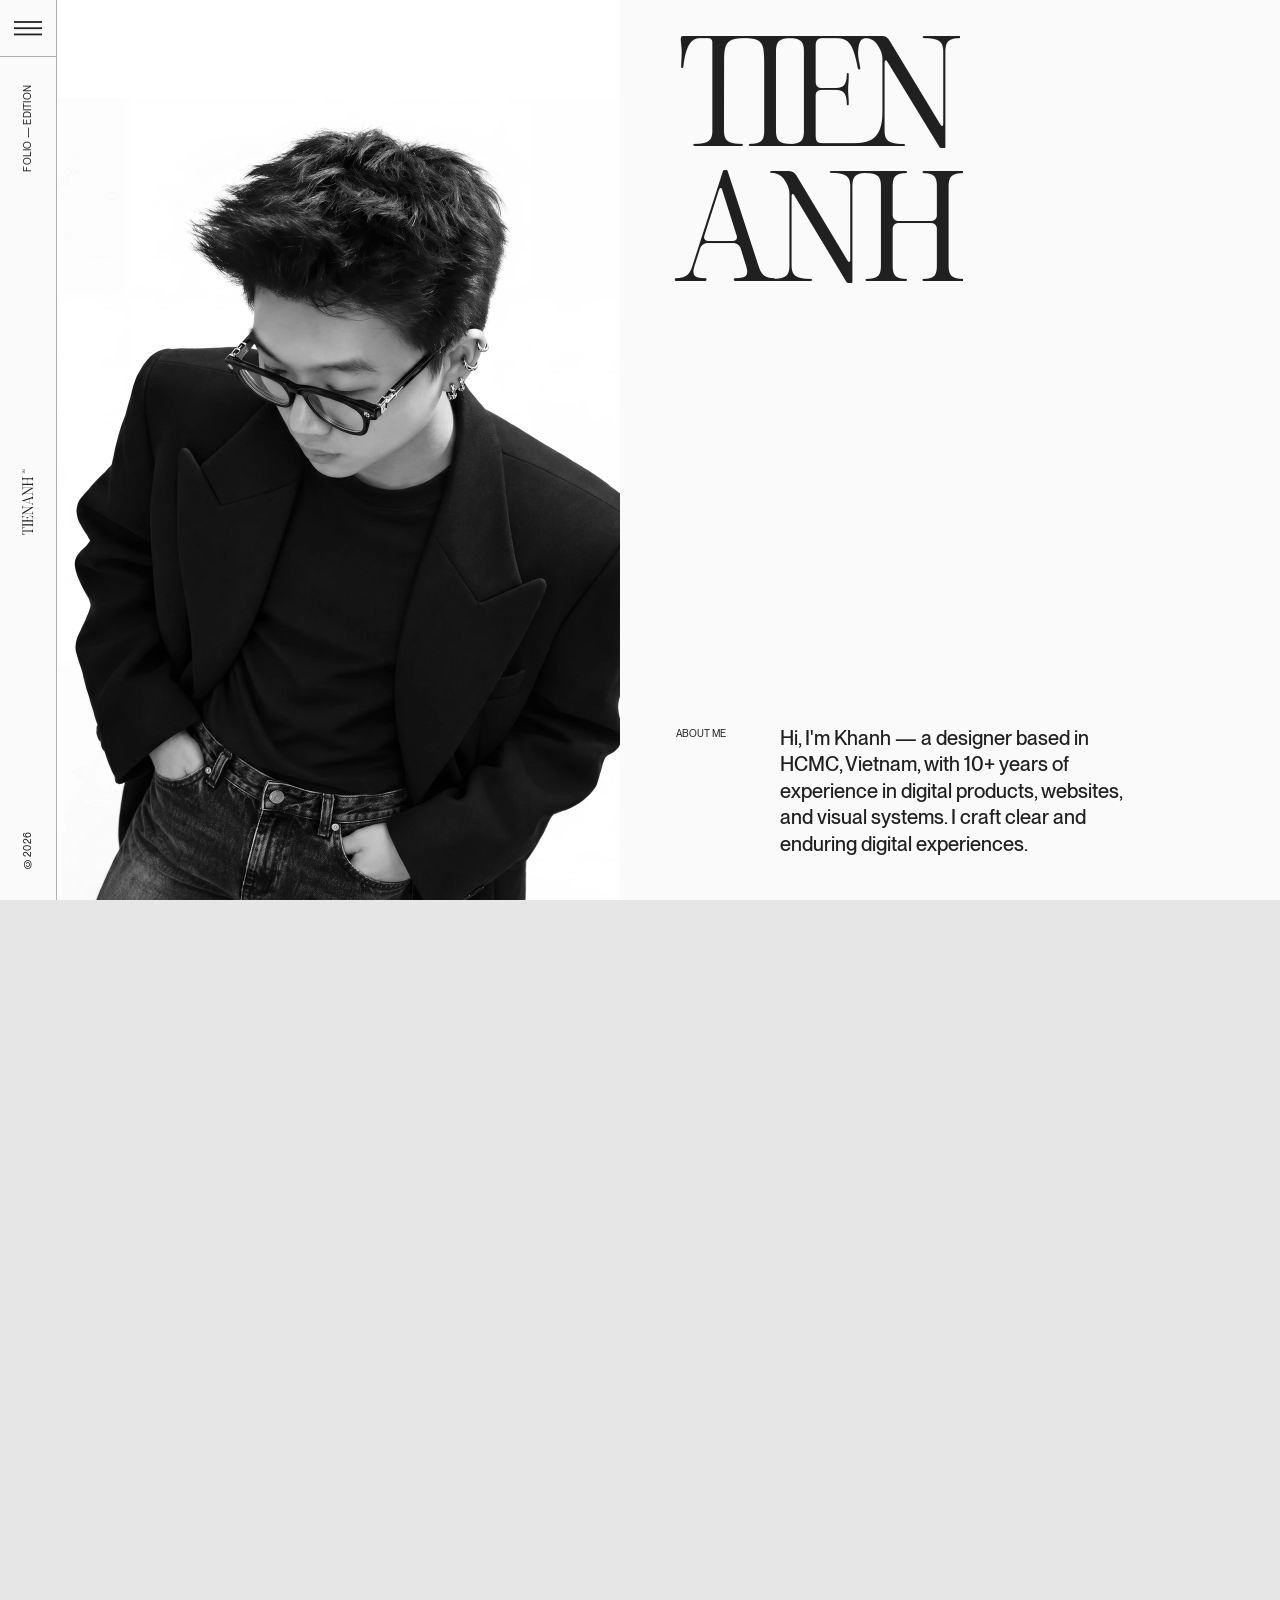
==== about/index.html @ 70df1e2d "Initial commit: Tien Anh monochrome portfolio" ====
<!DOCTYPE html><html lang="en"> <head><meta charset="UTF-8"><meta name="viewport" content="width=device-width"><link rel="icon" type="image/png" href="/_astro/favicon.Dzio11Ed.png"><meta name="description" content="Independent designer crafting digital products, brand experiences, and thoughtful interactions."><meta property="og:title" content="Tien Anh ─ Independent Designer"><meta property="og:description" content="Independent designer crafting digital products, brand experiences, and thoughtful interactions."><meta property="og:image" content="/_astro/social-share.6vvvIo3Z.png"><meta property="og:type" content="website"><meta name="twitter:card" content="summary_large_image"><meta name="twitter:title" content="Tien Anh ─ Independent Designer"><meta name="twitter:description" content="Independent designer crafting digital products, brand experiences, and thoughtful interactions."><meta name="twitter:image" content="/_astro/social-share.6vvvIo3Z.png"><meta name="generator" content="Astro v6.3.1"><title>Tien Anh ─ Independent Designer</title><script>
      if ("scrollRestoration" in history) {
        history.scrollRestoration = "manual";
      }
      window.scrollTo(0, 0);
    </script><style>[data-section=about-hero] [data-name-line-text]>.word:first-child{margin:-.18em -.24em -.24em -.18em;padding:.18em .24em .24em .18em}@media(min-width:768px){[data-astro-cid-oltd7zz5][data-lifestyle-image]{will-change:transform,opacity}}
</style>
<link rel="stylesheet" href="/_astro/global.BvueZpQ-.css">
<style>@media(min-width:768px)and (max-width:1024px)and (orientation:portrait){.tablet-orientation-notice[data-astro-cid-ggzamrjs]{display:flex}}
</style></head> <body class="overflow-x-hidden antialiased"> <!-- Figma Header - Mobile 390×64 (node 1366:1935); desktop rail unchanged at md: --><header class="fixed z-[110] opacity-0 inset-x-0 top-0 flex w-full flex-row items-center justify-between border-b border-(--header-border) bg-(--header-bg) text-(--header-text) px-5 py-4 md:inset-x-auto md:inset-y-0 md:left-0 md:right-auto md:bottom-0 md:w-16 md:flex-col md:items-center md:justify-start md:px-0 md:py-0 md:border-b-0 md:border-r" style="--header-bg: transparent; --header-text: #f2f2f2; --header-border: #505050" data-intro-header aria-label="Global site header"> <div class="pointer-events-none absolute -bottom-px left-0 z-10 h-px w-full origin-left bg-[#8A8178] will-change-transform md:top-0 md:bottom-auto md:h-dvh md:w-[calc(0.3_*_var(--scale))] md:origin-top" data-header-scroll-progress aria-hidden="true"></div> <a href="/" class="block w-15 shrink-0 text-(--header-text) md:hidden" aria-label="Back to home"> <svg class="block w-full" viewBox="0 0 60 27" fill="none" xmlns="http://www.w3.org/2000/svg"> <path d="M55.0061 1.0515C54.9777 0.987125 54.9386 0.954936 54.889 0.954936C54.8464 0.954936 54.8251 0.987125 54.8251 1.0515V3.62661C54.8251 4.03434 54.8854 4.30973 55.0061 4.45279C55.1339 4.5887 55.3255 4.65665 55.5811 4.65665C55.645 4.65665 55.6769 4.68169 55.6769 4.73176C55.6769 4.79614 55.645 4.82833 55.5811 4.82833C55.4178 4.82833 55.2439 4.8176 55.0593 4.79614C54.9032 4.78183 54.7931 4.77468 54.7292 4.77468C54.6653 4.77468 54.5482 4.78183 54.3779 4.79614C54.2004 4.8176 54.03 4.82833 53.8667 4.82833C53.8029 4.82833 53.7709 4.79614 53.7709 4.73176C53.7709 4.67454 53.8029 4.64592 53.8667 4.64592C54.1294 4.64592 54.3211 4.57797 54.4417 4.44206C54.5695 4.30615 54.6334 4.03434 54.6334 3.62661V0.997854C54.6334 0.718884 54.5908 0.522175 54.5056 0.407726C54.4275 0.293276 54.2891 0.236051 54.0904 0.236051L52.8445 0.236051C52.6813 0.236051 52.5996 0.346925 52.5996 0.56867V3.61588C52.5925 4.0236 52.6635 4.299 52.8126 4.44206C52.9688 4.57797 53.203 4.64592 53.5154 4.64592C53.5934 4.64592 53.6325 4.67454 53.6325 4.73176C53.6325 4.79614 53.5934 4.82833 53.5154 4.82833C53.3166 4.82833 53.1036 4.8176 52.8765 4.79614C52.6067 4.78183 52.4293 4.77468 52.3441 4.77468H52.2483C52.1418 4.77468 51.9324 4.78183 51.62 4.79614C51.2793 4.81044 51.0308 4.8176 50.8747 4.8176C50.7824 4.8176 50.7362 4.78898 50.7362 4.73176C50.7362 4.67454 50.7788 4.64592 50.864 4.64592C51.2402 4.64592 51.5171 4.57797 51.6946 4.44206C51.872 4.299 51.9608 4.0236 51.9608 3.61588V0.56867C51.9608 0.461374 51.9395 0.379114 51.8969 0.321889C51.8543 0.264664 51.7904 0.236051 51.7052 0.236051L50.9385 0.236051C50.7256 0.236051 50.5659 0.343348 50.4594 0.55794C50.36 0.772532 50.2606 1.13376 50.1612 1.64163C50.1541 1.71316 50.1187 1.74893 50.0548 1.74893C50.0122 1.74893 49.9944 1.70243 50.0015 1.60944L50.0228 1.38412C50.037 1.26967 50.0512 1.10873 50.0654 0.901288L50.0548 0.504292C50.0477 0.439914 50.0441 0.350501 50.0441 0.236051C50.0441 0.178827 50.0583 0.128755 50.0867 0.0858367C50.1151 0.0357653 50.1541 0.0107297 50.2038 0.0107297C50.2535 0.0107297 50.3423 0.0178831 50.47 0.0321891C50.6262 0.0464955 50.7753 0.0536484 50.9173 0.0536484L54.9954 0.0536484C55.1019 0.0536484 55.1871 0.0751082 55.251 0.118027C55.322 0.153792 55.3788 0.232476 55.4214 0.354078L56.795 3.92704C56.8021 3.96281 56.8304 3.98069 56.8801 3.98069C56.9156 3.98069 56.944 3.96638 56.9653 3.93777L58.4454 0.332619C58.4951 0.21817 58.5377 0.143062 58.5732 0.107297C58.6158 0.0715315 58.6832 0.0536484 58.7755 0.0536484L58.9458 0.0536484C59.0168 0.0536484 59.1659 0.0464955 59.3931 0.0321891C59.5634 0.0107297 59.7338 0 59.9042 0C59.9397 0 59.9645 0.00715298 59.9787 0.0214594C59.9929 0.0286124 60 0.0500713 60 0.0858367C60 0.143061 59.9716 0.171674 59.9148 0.171674C59.6522 0.171674 59.457 0.243205 59.3292 0.386266C59.2085 0.522175 59.1482 0.793992 59.1482 1.20172V3.62661C59.1482 4.03434 59.2085 4.30973 59.3292 4.45279C59.457 4.5887 59.6522 4.65665 59.9148 4.65665C59.9716 4.65665 60 4.68169 60 4.73176C60 4.76753 59.9929 4.79256 59.9787 4.80687C59.9645 4.82117 59.9397 4.82833 59.9042 4.82833C59.7409 4.82833 59.567 4.8176 59.3824 4.79614C59.1553 4.78183 59.0097 4.77468 58.9458 4.77468H58.7009C58.63 4.77468 58.4809 4.78183 58.2537 4.79614C58.0834 4.8176 57.913 4.82833 57.7426 4.82833C57.7071 4.82833 57.6823 4.82117 57.6681 4.80687C57.6539 4.79256 57.6468 4.76753 57.6468 4.73176C57.6468 4.67454 57.6752 4.64592 57.732 4.64592C57.9946 4.64592 58.1863 4.57797 58.307 4.44206C58.4347 4.30615 58.4986 4.03434 58.4986 3.62661V1.0515C58.4986 0.994278 58.4809 0.965666 58.4454 0.965666C58.4099 0.965666 58.378 0.994278 58.3496 1.0515L56.7311 4.91416C56.7098 4.97139 56.6707 5 56.6139 5C56.5642 5 56.5287 4.97139 56.5075 4.91416L55.0061 1.0515Z" fill="currentColor"></path> <path d="M6.208 25.824Q4.832 25.920 3.488 25.920Q3.200 25.920 3.088 25.856Q2.976 25.792 2.976 25.632Q2.976 25.376 3.456 25.376Q5.504 25.376 6.496 24.768Q7.488 24.160 7.488 22.336L7.488 1.664Q7.488 1.152 7.232 0.880Q6.976 0.608 6.528 0.608L4.544 0.608Q2.848 0.608 1.920 2.256Q0.992 3.904 0.640 7.072Q0.608 7.328 0.544 7.440Q0.480 7.552 0.320 7.552Q0.160 7.552 0.128 7.440Q0.096 7.328 0.096 7.072Q0.096 6.752 0.160 5.728Q0.224 4.512 0.224 3.712Q0.224 2.912 0.064 1.632Q0.000 0.928 0.000 0.768Q0.000 0.000 0.480 0.000Q0.896 0.000 1.792 0.064Q3.520 0.160 3.808 0.160L13.920 0.160Q14.208 0.160 15.936 0.064Q16.832 0.000 17.248 0.000Q17.728 0.000 17.728 0.768Q17.728 0.928 17.664 1.632Q17.504 2.912 17.504 3.712Q17.504 4.512 17.568 5.728Q17.632 6.752 17.632 7.072L17.632 7.232Q17.632 7.552 17.408 7.552Q17.248 7.552 17.184 7.440Q17.120 7.328 17.088 7.072Q16.736 3.904 15.824 2.256Q14.912 0.608 13.216 0.608L11.232 0.608Q10.784 0.608 10.528 0.880Q10.272 1.152 10.272 1.664L10.240 22.336Q10.240 24.160 11.216 24.784Q12.192 25.408 14.272 25.408Q14.528 25.408 14.624 25.456Q14.720 25.504 14.720 25.664Q14.720 25.792 14.608 25.856Q14.496 25.920 14.240 25.920Q12.896 25.920 11.456 25.824Q9.792 25.760 9.184 25.760L8.544 25.760Q7.936 25.760 6.208 25.824Z" fill="currentColor"></path> <path d="M17.440 25.376Q18.912 25.376 19.824 24.800Q20.736 24.224 21.280 22.496L28.544 -0.128Q28.672 -0.352 28.864 -0.352L29.312 -0.352Q29.568 -0.352 29.632 -0.128L36.960 22.496Q37.504 24.224 38.352 24.800Q39.200 25.376 40.544 25.376Q40.704 25.376 40.768 25.424Q40.832 25.472 40.832 25.632Q40.832 25.920 40.512 25.920Q39.680 25.920 38.816 25.824Q37.664 25.760 37.312 25.760L36.000 25.760Q35.488 25.760 33.952 25.824Q32.704 25.920 31.552 25.920Q31.296 25.920 31.200 25.856Q31.104 25.792 31.104 25.632Q31.104 25.376 31.520 25.376Q32.928 25.376 33.600 25.056Q34.272 24.736 34.272 23.840Q34.272 23.360 34.016 22.496L32.736 18.368Q32.576 17.792 32.064 17.424Q31.552 17.056 30.976 17.056L24.896 17.056Q24.288 17.056 23.792 17.424Q23.296 17.792 23.104 18.368L21.792 22.496Q21.536 23.360 21.536 23.840Q21.536 24.736 22.192 25.056Q22.848 25.376 24.256 25.376Q24.480 25.376 24.560 25.424Q24.640 25.472 24.640 25.632Q24.640 25.920 24.224 25.920Q23.648 25.920 22.432 25.856Q21.472 25.760 20.480 25.760Q19.680 25.760 18.912 25.856Q17.888 25.920 17.472 25.920Q17.280 25.920 17.200 25.856Q17.120 25.792 17.120 25.632Q17.120 25.376 17.440 25.376ZM24.064 15.680Q24.064 16.096 24.336 16.336Q24.608 16.576 25.088 16.576L30.816 16.576Q31.296 16.576 31.568 16.336Q31.840 16.096 31.840 15.680Q31.840 15.552 31.776 15.296L28.384 4.512Q28.256 3.936 27.968 3.936Q27.744 3.936 27.552 4.512L24.128 15.296Z" fill="currentColor"></path> </svg> </a> <button id="menu-toggle" type="button" disabled class="flex shrink-0 cursor-pointer items-center justify-center outline-none enabled:hover:opacity-80 md:h-16 md:w-full md:border-b md:border-(--header-border)" aria-expanded="false" aria-controls="fullscreen-menu" aria-label="Open menu"> <svg class="size-8" viewBox="0 0 32 32" fill="none" xmlns="http://www.w3.org/2000/svg" aria-hidden="true"> <rect y="15" width="32" height="2" fill="currentColor"></rect> <rect data-menu-icon-bar="lower" x="0" y="22" width="16" height="2" fill="currentColor"></rect> <rect data-menu-icon-bar="upper" x="16" y="8" width="16" height="2" fill="currentColor"></rect> </svg> </button> <div class="hidden flex-1 flex-col items-center justify-between py-6 md:flex md:py-8"> <p class="vt-rl vt-reading-up text-[calc(1_*_var(--scale))] uppercase tracking-wide md:text-[calc(1.1_*_var(--scale))]">
Folio — Edition
</p> <a href="/" class="block w-[calc(1.33_*_var(--scale))] shrink-0 text-(--header-text)" aria-label="Back to home"> <svg class="block w-full" viewBox="0 0 14 79" fill="none" xmlns="http://www.w3.org/2000/svg"> <path d="M1.1866 2.9957C1.11582 3.02764 1.10295 3.10428 1.1866 3.10428L2.73084 3.10428C3.25201 3.10428 3.34853 2.93182 3.34853 2.65078C3.34853 2.61245 3.3614 2.5933 3.39357 2.5933C3.43861 2.5933 3.45148 2.61245 3.45148 2.65078C3.45148 2.80408 3.42574 3.01486 3.41931 3.16177C3.42574 3.31507 3.45148 3.52585 3.45148 3.67915C3.45148 3.71747 3.43861 3.73664 3.39357 3.73664C3.3614 3.73664 3.3421 3.71747 3.3421 3.67915C3.3421 3.3981 3.25201 3.21926 2.73084 3.21926L1.15443 3.21926C0.819843 3.21926 0.697591 3.30229 0.697591 3.54501L0.697591 4.29234C0.697591 4.39454 0.774803 4.43925 0.897055 4.43925L2.7244 4.43925C3.24558 4.44564 3.3421 4.22846 3.3421 3.88993C3.3421 3.83883 3.35496 3.81968 3.39357 3.81968C3.43218 3.81968 3.45148 3.83883 3.45148 3.88993C3.45148 4.1071 3.41931 4.4137 3.41931 4.59255L3.41931 4.65003C3.41931 4.86081 3.44504 5.21851 3.44504 5.47401C3.44504 5.53149 3.43218 5.55704 3.39357 5.55704C3.35496 5.55704 3.3421 5.53149 3.3421 5.48039C3.3421 5.0716 3.24558 4.82249 2.7244 4.82249L0.897055 4.82249C0.774803 4.82249 0.697591 4.8736 0.697591 4.97579L0.697591 5.43568C0.697591 5.71673 1.00644 5.79977 1.54049 5.90197C1.58553 5.90835 1.60483 5.92751 1.60483 5.96584C1.60483 5.99777 1.57909 6.00416 1.52118 5.99778C1.37963 5.985 1.25738 5.96584 1.09652 5.95945C0.942095 5.95945 0.80054 5.97223 0.697591 5.97223C0.633248 5.97223 0.562471 5.94029 0.562471 5.87641C0.562471 5.75505 0.588208 5.65286 0.588208 5.44846L0.588208 3.00209C0.588208 2.88711 0.613945 2.80407 0.768369 2.74659L2.911 1.92261C2.95604 1.90984 2.95604 1.84596 2.91743 1.82042L0.7555 0.932569C0.626814 0.875082 0.588208 0.849527 0.588208 0.734554L0.588208 0.632359C0.588208 0.485449 0.556036 0.229953 0.556036 0.0574938C0.556036 0.0127817 0.568905 5.81325e-07 0.607511 5.79637e-07C0.646117 5.7795e-07 0.658985 0.0127832 0.658985 0.051108C0.658985 0.338541 0.7555 0.510996 1.27668 0.510996L2.73084 0.510996C3.25201 0.510996 3.34853 0.338541 3.34853 0.0511079C3.34853 0.012783 3.3614 4.59261e-07 3.39357 4.57855e-07C3.43861 4.55886e-07 3.45148 0.0127816 3.45148 0.0574937C3.45148 0.236341 3.41931 0.485449 3.41931 0.632359L3.41931 0.779266C3.41931 0.926176 3.45148 1.18167 3.45148 1.35413C3.45148 1.39884 3.43861 1.41162 3.39357 1.41162C3.3614 1.41162 3.3421 1.39884 3.3421 1.36052C3.3421 1.07947 3.25201 0.900629 2.73084 0.900629L1.1866 0.900629C1.12226 0.900629 1.10939 0.951728 1.1866 0.990052L3.50295 1.96094C3.57373 1.99287 3.57373 2.06952 3.50295 2.09507L1.1866 2.9957Z" fill="currentColor"></path> <path d="M13.088 74.836Q13.136 75.524 13.136 76.196Q13.136 76.340 13.104 76.396Q13.072 76.452 12.992 76.452Q12.864 76.452 12.864 76.212Q12.864 75.188 12.560 74.692Q12.256 74.196 11.344 74.196L1.008 74.196Q0.752 74.196 0.616 74.324Q0.480 74.452 0.480 74.676L0.480 75.668Q0.480 76.516 1.304 76.980Q2.128 77.444 3.712 77.620Q3.840 77.636 3.896 77.668Q3.952 77.700 3.952 77.780Q3.952 77.860 3.896 77.876Q3.840 77.892 3.712 77.892Q3.552 77.892 3.040 77.860Q2.432 77.828 2.032 77.828Q1.632 77.828 0.992 77.908Q0.640 77.940 0.560 77.940Q0.176 77.940 0.176 77.700Q0.176 77.492 0.208 77.044Q0.256 76.180 0.256 76.036L0.256 70.980Q0.256 70.836 0.208 69.972Q0.176 69.524 0.176 69.316Q0.176 69.076 0.560 69.076Q0.640 69.076 0.992 69.108Q1.632 69.188 2.032 69.188Q2.432 69.188 3.040 69.156Q3.552 69.124 3.712 69.124L3.792 69.124Q3.952 69.124 3.952 69.236Q3.952 69.316 3.896 69.348Q3.840 69.380 3.712 69.396Q2.128 69.572 1.304 70.028Q0.480 70.484 0.480 71.332L0.480 72.324Q0.480 72.548 0.616 72.676Q0.752 72.804 1.008 72.804L11.344 72.820Q12.256 72.820 12.568 72.332Q12.880 71.844 12.880 70.804Q12.880 70.676 12.904 70.628Q12.928 70.580 13.008 70.580Q13.072 70.580 13.104 70.636Q13.136 70.692 13.136 70.820Q13.136 71.492 13.088 72.212Q13.056 73.044 13.056 73.348L13.056 73.668Q13.056 73.972 13.088 74.836Z" fill="currentColor"></path> <path d="M0.432 68.500Q0.432 68.612 0.400 68.652Q0.368 68.692 0.304 68.692Q0.224 68.692 0.200 68.644Q0.176 68.596 0.176 68.484Q0.176 67.940 0.224 67.364Q0.256 66.660 0.256 66.420L0.256 65.908Q0.256 65.668 0.224 64.964Q0.176 64.388 0.176 63.844Q0.176 63.636 0.304 63.636Q0.432 63.636 0.432 63.828Q0.432 64.660 0.744 65.068Q1.056 65.476 1.968 65.476L11.344 65.476Q12.256 65.476 12.568 65.076Q12.880 64.676 12.880 63.828Q12.880 63.636 13.008 63.636Q13.088 63.652 13.112 63.692Q13.136 63.732 13.136 63.844Q13.136 64.388 13.088 64.964Q13.056 65.668 13.056 65.908L13.056 66.420Q13.056 66.660 13.088 67.364Q13.136 67.940 13.136 68.484Q13.136 68.612 13.104 68.652Q13.072 68.692 12.992 68.692Q12.864 68.692 12.864 68.500Q12.864 67.668 12.560 67.268Q12.256 66.868 11.344 66.868L1.968 66.868Q1.056 66.868 0.744 67.268Q0.432 67.668 0.432 68.500Z" fill="currentColor"></path> <path d="M13.104 56.468Q13.056 57.284 13.056 57.524L13.056 61.716Q13.056 61.956 13.088 62.660Q13.136 63.236 13.136 63.780Q13.136 63.908 13.104 63.948Q13.072 63.988 12.992 63.988Q12.864 63.988 12.864 63.796Q12.864 62.964 12.560 62.564Q12.256 62.164 11.344 62.164L1.968 62.164Q1.056 62.164 0.744 62.564Q0.432 62.964 0.432 63.796Q0.432 63.908 0.400 63.948Q0.368 63.988 0.304 63.988Q0.224 63.988 0.200 63.940Q0.176 63.892 0.176 63.780Q0.176 63.236 0.224 62.660Q0.256 61.956 0.256 61.716L0.256 57.444Q0.256 57.188 0.208 56.516Q0.176 56.196 0.176 56.116Q0.176 55.908 0.280 55.836Q0.384 55.764 0.592 55.764L1.360 55.764Q1.904 55.764 2.160 55.748Q2.608 55.716 3.120 55.628Q3.632 55.540 3.776 55.508L3.872 55.492Q4.032 55.492 4.032 55.620Q4.032 55.748 3.792 55.796Q2.432 56.084 1.744 56.372Q1.056 56.660 0.768 57.108Q0.480 57.556 0.480 58.324L0.480 60.004Q0.480 60.388 0.696 60.580Q0.912 60.772 1.280 60.772L5.568 60.772Q5.872 60.772 6.064 60.588Q6.256 60.404 6.256 60.132L6.256 58.468Q6.256 57.652 5.856 57.372Q5.456 57.092 4.624 57.092Q4.432 57.092 4.432 56.980Q4.432 56.900 4.480 56.876Q4.528 56.852 4.640 56.852Q4.928 56.852 5.568 56.884Q5.968 56.932 6.368 56.932Q6.608 56.932 7.120 56.900Q7.648 56.852 8.112 56.852Q8.224 56.852 8.264 56.876Q8.304 56.900 8.304 56.980Q8.304 57.092 8.112 57.092Q7.280 57.092 6.880 57.372Q6.480 57.652 6.480 58.468L6.480 60.084Q6.480 60.388 6.656 60.580Q6.832 60.772 7.104 60.772L11.840 60.772Q12.416 60.772 12.616 60.604Q12.816 60.436 12.816 59.908L12.816 58.276Q12.816 57.572 12.536 57.108Q12.256 56.644 11.544 56.220Q10.832 55.796 9.360 55.188Q9.104 55.092 9.104 54.996Q9.104 54.884 9.216 54.884Q9.264 54.884 9.360 54.916L9.968 55.108Q10.096 55.156 10.304 55.220Q10.512 55.284 10.832 55.380Q11.392 55.540 11.800 55.596Q12.208 55.652 12.720 55.652Q12.928 55.652 13.032 55.724Q13.136 55.796 13.136 55.988Q13.136 56.116 13.104 56.468Z" fill="currentColor"></path> <path d="M13.216 45.684L3.120 51.844Q2.896 51.956 2.896 52.068Q2.896 52.196 3.216 52.196L11.344 52.196Q12.256 52.196 12.568 51.668Q12.880 51.140 12.880 50.020Q12.880 49.764 13.008 49.764Q13.136 49.764 13.136 50.036Q13.136 50.628 13.088 51.284Q13.056 51.988 13.056 52.324Q13.056 52.596 13.088 53.204Q13.136 53.796 13.136 54.372Q13.136 54.500 13.104 54.556Q13.072 54.612 12.992 54.612Q12.864 54.612 12.864 54.388Q12.864 53.396 12.560 52.924Q12.256 52.452 11.344 52.452L2.864 52.452Q2.576 52.452 2.224 52.556Q1.872 52.660 1.616 52.820L1.264 53.028Q0.880 53.268 0.656 53.684Q0.432 54.100 0.432 54.548Q0.432 54.660 0.408 54.700Q0.384 54.740 0.320 54.740Q0.176 54.740 0.176 54.532Q0.176 54.052 0.208 53.348Q0.240 52.836 0.240 52.532Q0.272 52.180 0.400 51.972Q0.528 51.764 0.848 51.572L10.640 45.604Q10.864 45.476 10.864 45.380Q10.864 45.252 10.528 45.252L1.968 45.252Q1.056 45.252 0.744 45.780Q0.432 46.308 0.432 47.428Q0.432 47.684 0.304 47.684Q0.176 47.684 0.176 47.412Q0.176 47.076 0.208 46.308Q0.256 45.700 0.256 45.108Q0.256 44.660 0.208 44.212Q0.176 43.604 0.176 43.364Q0.176 43.156 0.304 43.156Q0.432 43.156 0.432 43.348Q0.432 44.180 0.744 44.588Q1.056 44.996 1.968 44.996L13.200 44.996Q13.312 44.996 13.312 45.108L13.312 45.492Q13.312 45.588 13.216 45.684Z" fill="currentColor"></path> <path d="M12.864 43.284Q12.864 42.548 12.576 42.092Q12.288 41.636 11.424 41.364L0.112 37.732Q0.000 37.668 0.000 37.572L0.000 37.348Q0.000 37.220 0.112 37.188L11.424 33.524Q12.288 33.252 12.576 32.828Q12.864 32.404 12.864 31.732Q12.864 31.652 12.888 31.620Q12.912 31.588 12.992 31.588Q13.136 31.588 13.136 31.748Q13.136 32.164 13.088 32.596Q13.056 33.172 13.056 33.348L13.056 34.004Q13.056 34.260 13.088 35.028Q13.136 35.652 13.136 36.228Q13.136 36.356 13.104 36.404Q13.072 36.452 12.992 36.452Q12.864 36.452 12.864 36.244Q12.864 35.540 12.704 35.204Q12.544 34.868 12.096 34.868Q11.856 34.868 11.424 34.996L9.360 35.636Q9.072 35.716 8.888 35.972Q8.704 36.228 8.704 36.516L8.704 39.556Q8.704 39.860 8.888 40.108Q9.072 40.356 9.360 40.452L11.424 41.108Q11.856 41.236 12.096 41.236Q12.544 41.236 12.704 40.908Q12.864 40.580 12.864 39.876Q12.864 39.764 12.888 39.724Q12.912 39.684 12.992 39.684Q13.136 39.684 13.136 39.892Q13.136 40.180 13.104 40.788Q13.056 41.268 13.056 41.764Q13.056 42.164 13.104 42.548Q13.136 43.060 13.136 43.268Q13.136 43.364 13.104 43.404Q13.072 43.444 12.992 43.444Q12.864 43.444 12.864 43.284ZM8.016 39.972Q8.224 39.972 8.344 39.836Q8.464 39.700 8.464 39.460L8.464 36.596Q8.464 36.356 8.344 36.220Q8.224 36.084 8.016 36.084Q7.952 36.084 7.824 36.116L2.432 37.812Q2.144 37.876 2.144 38.020Q2.144 38.132 2.432 38.228L7.824 39.940Z" fill="currentColor"></path> <path d="M13.216 22.916L3.120 29.076Q2.896 29.188 2.896 29.300Q2.896 29.428 3.216 29.428L11.344 29.428Q12.256 29.428 12.568 28.900Q12.880 28.372 12.880 27.252Q12.880 26.996 13.008 26.996Q13.136 26.996 13.136 27.268Q13.136 27.860 13.088 28.516Q13.056 29.220 13.056 29.556Q13.056 29.828 13.088 30.436Q13.136 31.028 13.136 31.604Q13.136 31.732 13.104 31.788Q13.072 31.844 12.992 31.844Q12.864 31.844 12.864 31.620Q12.864 30.628 12.560 30.156Q12.256 29.684 11.344 29.684L2.864 29.684Q2.576 29.684 2.224 29.788Q1.872 29.892 1.616 30.052L1.264 30.260Q0.880 30.500 0.656 30.916Q0.432 31.332 0.432 31.780Q0.432 31.892 0.408 31.932Q0.384 31.972 0.320 31.972Q0.176 31.972 0.176 31.764Q0.176 31.284 0.208 30.580Q0.240 30.068 0.240 29.764Q0.272 29.412 0.400 29.204Q0.528 28.996 0.848 28.804L10.640 22.836Q10.864 22.708 10.864 22.612Q10.864 22.484 10.528 22.484L1.968 22.484Q1.056 22.484 0.744 23.012Q0.432 23.540 0.432 24.660Q0.432 24.916 0.304 24.916Q0.176 24.916 0.176 24.644Q0.176 24.308 0.208 23.540Q0.256 22.932 0.256 22.340Q0.256 21.892 0.208 21.444Q0.176 20.836 0.176 20.596Q0.176 20.388 0.304 20.388Q0.432 20.388 0.432 20.580Q0.432 21.412 0.744 21.820Q1.056 22.228 1.968 22.228L13.200 22.228Q13.312 22.228 13.312 22.340L13.312 22.724Q13.312 22.820 13.216 22.916Z" fill="currentColor"></path> <path d="M0.432 13.780Q0.432 13.956 0.320 13.956Q0.240 13.956 0.208 13.916Q0.176 13.876 0.176 13.764Q0.176 13.268 0.224 12.724Q0.256 12.084 0.256 11.860L0.256 11.316Q0.256 11.060 0.224 10.356Q0.176 9.780 0.176 9.236Q0.176 9.124 0.200 9.084Q0.224 9.044 0.304 9.044Q0.368 9.044 0.400 9.084Q0.432 9.124 0.432 9.236Q0.432 10.068 0.744 10.468Q1.056 10.868 1.968 10.868L11.344 10.868Q12.256 10.868 12.568 10.468Q12.880 10.068 12.880 9.236Q12.880 9.124 12.904 9.084Q12.928 9.044 13.008 9.044Q13.088 9.044 13.112 9.092Q13.136 9.140 13.136 9.252Q13.136 9.796 13.088 10.372Q13.056 11.076 13.056 11.316L13.056 11.860Q13.056 12.100 13.088 12.740Q13.136 13.268 13.136 13.764Q13.136 13.876 13.104 13.916Q13.072 13.956 12.992 13.956Q12.864 13.956 12.864 13.780Q12.864 12.996 12.560 12.628Q12.256 12.260 11.344 12.260L7.008 12.260Q6.720 12.260 6.528 12.452Q6.336 12.644 6.336 12.948L6.336 16.804Q6.336 17.108 6.528 17.300Q6.720 17.492 7.008 17.492L11.344 17.492Q12.256 17.492 12.568 17.124Q12.880 16.756 12.880 15.972Q12.880 15.796 12.992 15.796Q13.072 15.796 13.104 15.836Q13.136 15.876 13.136 15.988Q13.136 16.468 13.088 17.028Q13.056 17.668 13.056 17.892L13.056 18.436Q13.056 18.676 13.088 19.380Q13.136 19.956 13.136 20.500Q13.136 20.628 13.104 20.668Q13.072 20.708 12.992 20.708Q12.864 20.708 12.864 20.516Q12.864 19.684 12.560 19.284Q12.256 18.884 11.344 18.884L1.968 18.884Q1.056 18.884 0.744 19.284Q0.432 19.684 0.432 20.516Q0.432 20.628 0.400 20.668Q0.368 20.708 0.304 20.708Q0.224 20.708 0.200 20.660Q0.176 20.612 0.176 20.500Q0.176 19.956 0.224 19.380Q0.256 18.676 0.256 18.436L0.256 17.892Q0.256 17.652 0.224 17.012Q0.176 16.484 0.176 15.988Q0.176 15.876 0.200 15.836Q0.224 15.796 0.304 15.796Q0.432 15.796 0.432 15.972Q0.432 16.740 0.744 17.116Q1.056 17.492 1.968 17.492L5.408 17.492Q5.712 17.492 5.904 17.300Q6.096 17.108 6.096 16.804L6.096 12.948Q6.096 12.644 5.904 12.452Q5.712 12.260 5.408 12.260L1.968 12.260Q1.056 12.260 0.744 12.628Q0.432 12.996 0.432 13.780Z" fill="currentColor"></path> </svg> </a> <p class="vt-rl vt-reading-up text-[calc(1_*_var(--scale))] uppercase tracking-wide md:text-[calc(1.1_*_var(--scale))]">
© 2026 </p> </div> </header> <script type="module" src="/_astro/Header.astro_astro_type_script_index_0_lang.-_d_Djl9.js"></script> <dialog id="fullscreen-menu" class="fixed inset-0 z-[90] m-0 h-dvh max-h-none w-full max-w-none border-0 bg-transparent p-0 backdrop:bg-transparent open:flex open:flex-col" aria-label="Site navigation" aria-modal="true"> <div data-menu-reveal class="relative flex min-h-0 min-w-0 flex-1 flex-col bg-[#2e2b28] text-[#faf9f6]"> <!-- Figma Menu mobile (1334:1531): close lives in fixed Header; desktop keeps text control --> <button type="button" class="absolute right-4 top-8 hidden font-serif-2 text-[calc(3.2_*_var(--scale))] font-normal uppercase leading-none opacity-0 outline-none hover:opacity-80 md:block md:right-16 md:top-(--vg) md:text-[3.6vh] cursor-pointer" data-menu-close data-reveal-line aria-label="Close menu">
Close
</button> <!-- Mobile band: px-5, pt below 64px header + 32px (Figma Section 1334:1538); desktop uses absolute rails --> <div class="flex min-h-0 flex-1 flex-col px-5 pt-24 pb-5 md:contents md:p-0"> <div class="flex min-h-0 flex-1 flex-col justify-between md:contents"> <nav class="flex flex-col gap-6 md:absolute md:left-32 md:top-(--vg) xl:gap-[3.6vh]" aria-label="Primary"> <a class="group flex items-center gap-5 text-[#faf9f6] opacity-25 outline-none hover:opacity-90 data-[nav-active=true]:opacity-100 xl:gap-6 text-[calc(6.8*var(--scale))] md:text-[min(20vh,15vw)]" href="/" data-nav-item> <span class="w-6 shrink-0 font-serif text-[0.3em] font-normal leading-[1.2] opacity-0 md:w-auto" data-reveal-line> 01. </span> <span class="relative inline-block"> <span class="font-serif font-normal uppercase leading-[0.9] opacity-0 md:tracking-[-0.04em]" data-reveal-line> Home </span>  </span> </a><a class="group flex items-center gap-5 text-[#faf9f6] opacity-25 outline-none hover:opacity-90 data-[nav-active=true]:opacity-100 xl:gap-6 text-[calc(6.8*var(--scale))] md:text-[min(20vh,15vw)]" href="/about" data-nav-item> <span class="w-6 shrink-0 font-serif text-[0.3em] font-normal leading-[1.2] opacity-0 md:w-auto" data-reveal-line> 02. </span> <span class="relative inline-block"> <span class="font-serif font-normal uppercase leading-[0.9] opacity-0 md:tracking-[-0.04em]" data-reveal-line> About </span>  </span> </a><a class="group flex items-center gap-5 text-[#faf9f6] opacity-25 outline-none hover:opacity-90 data-[nav-active=true]:opacity-100 xl:gap-6 text-[calc(6.8*var(--scale))] md:text-[min(20vh,15vw)]" href="/works" data-nav-item> <span class="w-6 shrink-0 font-serif text-[0.3em] font-normal leading-[1.2] opacity-0 md:w-auto" data-reveal-line> 03. </span> <span class="relative inline-block"> <span class="font-serif font-normal uppercase leading-[0.9] opacity-0 md:tracking-[-0.04em]" data-reveal-line> Works </span>  </span> </a><a class="group flex items-center gap-5 text-[#faf9f6] opacity-25 outline-none hover:opacity-90 data-[nav-active=true]:opacity-100 xl:gap-6 text-[calc(6.8*var(--scale))] md:text-[min(20vh,15vw)]" href="https://wa.me/84559026262" target="_blank" rel="noreferrer" data-nav-item> <span class="w-6 shrink-0 font-serif text-[0.3em] font-normal leading-[1.2] opacity-0 md:w-auto" data-reveal-line> 04. </span> <span class="relative inline-block"> <span class="font-serif font-normal uppercase leading-[0.9] opacity-0 md:tracking-[-0.04em]" data-reveal-line> Contact </span>  </span> </a> </nav> <div class="flex flex-wrap gap-6 border-t border-[#5f5a54] pt-5 text-sm font-medium leading-[1.2] md:absolute md:bottom-(--vg) md:right-16 md:border-0 md:pt-0 md:text-[1.8vh]"> <a class="to-link-underline opacity-0 outline-none" href="https://www.instagram.com/rieltieanh/" aria-label="Instagram" target="_blank" rel="noreferrer" data-to-link-underline data-social-link data-reveal-line> Instagram </a><a class="to-link-underline opacity-0 outline-none" href="https://www.facebook.com/jonodesignvietnam" aria-label="Facebook Own Agency" target="_blank" rel="noreferrer" data-to-link-underline data-social-link data-reveal-line> Own Agency (FB) </a><a class="to-link-underline opacity-0 outline-none" href="https://wa.me/84559026262" aria-label="WhatsApp 055 902 6262" target="_blank" rel="noreferrer" data-to-link-underline data-social-link data-reveal-line> WhatsApp: 055 902 6262 </a> </div> </div> </div> </div> </dialog> <script type="module" src="/_astro/FullscreenMenu.astro_astro_type_script_index_0_lang.D_q-HyZd.js"></script> <div id="dissolve-mount" aria-hidden="true"></div> <div class="tablet-orientation-notice fixed inset-0 z-[120] hidden items-center justify-center bg-[#2e2b28] px-8 text-center text-[#faf9f6]" role="status" aria-live="polite" data-astro-cid-ggzamrjs> <div class="max-w-[32rem]" data-astro-cid-ggzamrjs> <div class="mx-auto mb-8 flex h-24 w-24 items-center justify-center rounded-full border border-[#8a8178]" aria-hidden="true" data-astro-cid-ggzamrjs> <svg class="h-12 w-12" viewBox="0 0 48 48" fill="none" xmlns="http://www.w3.org/2000/svg" data-astro-cid-ggzamrjs> <path d="M13 12H35C36.6569 12 38 13.3431 38 15V33C38 34.6569 36.6569 36 35 36H13C11.3431 36 10 34.6569 10 33V15C10 13.3431 11.3431 12 13 12Z" stroke="currentColor" stroke-width="2" data-astro-cid-ggzamrjs></path> <path d="M17 8L13 12L17 16" stroke="currentColor" stroke-width="2" stroke-linecap="round" stroke-linejoin="round" data-astro-cid-ggzamrjs></path> <path d="M31 40L35 36L31 32" stroke="currentColor" stroke-width="2" stroke-linecap="round" stroke-linejoin="round" data-astro-cid-ggzamrjs></path> </svg> </div> <p class="font-serif text-[calc(3.2_*_var(--scale))] leading-none tracking-[-0.04em]" data-astro-cid-ggzamrjs>
Rotate your screen
</p> <p class="mt-5 text-base font-medium leading-[1.25] text-[#c8c0b8]" data-astro-cid-ggzamrjs>
Please turn your tablet to landscape for the best viewing experience.
</p> </div> </div>  <script type="module" src="/_astro/TabletOrientationNotice.astro_astro_type_script_index_0_lang.DmoMhxPB.js"></script> <main>  <div data-horizontal-story class="bg-[#edeae6]" id="site-top"> <div data-horizontal-pin class="relative w-full md:h-dvh"> <div data-horizontal-track class="flex w-full flex-col md:h-dvh md:flex-row md:flex-nowrap"> <section class="relative flex w-full flex-col shrink-0 overflow-hidden md:h-dvh bg-[#faf9f6] text-[#2e2b28]" aria-label="About — Portrait" data-section="about-hero" data-header-bg="#fafafa" data-header-text="#202020" data-header-border="#b0b0b0" data-horizontal-panel> <div class="grid min-h-0 flex-1 grid-cols-1 gap-12 px-5 pb-14 pt-24 md:h-full md:grid-cols-[46%_minmax(0,1fr)] md:gap-0 md:px-0 md:pb-0 md:pt-0 md:pl-16"> <div class="flex min-h-0 flex-col gap-12 md:col-start-2 md:row-start-1 md:h-full md:px-16 md:py-(--vg)"> <div class="flex min-h-0 flex-1 flex-col gap-12 md:w-fit md:max-w-full md:justify-between"> <h1 class="font-serif-2 leading-none text-[calc(8.6_*_var(--scale))] opacity-0 md:text-[calc(15.2_*_var(--scale))] [&_.word]:inline-block uppercase font-editorial-dlig" data-name-heading aria-hidden="true"> <span class="block w-max overflow-hidden pl-[0.2em] -ml-[0.2em] pt-[0.1em] -mt-[0.1em]"> <span class="block whitespace-nowrap" data-name-line-text>Tien</span> </span> <span class="block w-max overflow-hidden pl-[0.2em] -ml-[0.2em] pt-[0.1em] -mt-[0.1em]"> <span class="block whitespace-nowrap" data-name-line-text>Anh</span> </span> </h1> <div class="flex min-h-0 flex-col gap-5 md:w-full md:flex-row md:items-start md:justify-between md:gap-15"> <p class="shrink-0 text-[calc(1.1_*_var(--scale))] uppercase leading-[1.2] opacity-0 md:mt-1" data-reveal-line>
about me
</p> <p class="min-w-0 text-2xl font-medium leading-[1.3] opacity-0 md:max-w-[calc(400/23*1em)] md:flex-1 md:text-(length:--cta-fs)" data-reveal-line>
Hi, I'm Khanh — a designer based in HCMC, Vietnam, with 10+ years of
            experience in digital products, websites, and visual systems. I
            craft clear and enduring digital experiences.
</p> </div> </div> </div> <div class="relative aspect-[636/900] min-h-0 w-full overflow-hidden md:col-start-1 md:row-start-1 md:aspect-auto md:h-full" data-reveal-image-shell> <div class="pointer-events-none absolute inset-0 z-[5] bg-[#d8d1c8]" data-reveal-image-overlay aria-hidden="true" style="clip-path: inset(0 100% 0 0)"></div> <div class="relative z-10 size-full overflow-hidden opacity-0" data-reveal-image style="clip-path: inset(0 100% 0 0)"> <img src="/_astro/about-portrait.lz9DsjVD_Z209SlI.webp" alt loading="eager" decoding="auto" width="1272" height="1800" class="size-full object-cover object-top"> </div> </div> </div> </section> <section class="relative flex w-full flex-col shrink-0 overflow-hidden md:h-dvh bg-[#edeae6] text-[#2e2b28] md:min-w-[calc(74_*_var(--scale))] md:max-w-[calc(74_*_var(--scale))]" aria-label="About — Introduction" data-section="about-introduce" data-header-bg="#e6e6e6" data-header-text="#202020" data-header-border="#b0b0b0" data-horizontal-panel> <div class="flex min-h-0 flex-1 flex-col gap-12 px-5 py-14 md:justify-between md:gap-0 md:pl-32 md:pr-16 md:py-(--vg)"> <p class="text-2xl font-medium leading-[1.3] md:text-(length:--display-fs)">
I design digital experiences focused on clarity, visual systems, and
      thoughtful interaction — creating work that feels refined, intuitive, and
      lasting.
</p> <div class="flex flex-col gap-4 text-sm leading-[1.4] md:flex-row md:gap-6 md:text-base"> <p class="min-w-0 flex-1">
Good design should feel calm, precise, and purposeful. Every detail
        shapes how an experience is understood and remembered.
</p> <p class="min-w-0 flex-1">
Across digital products, websites, and visual systems, clarity and
        consistency remain central to my approach.
</p> </div> </div> </section> <section class="relative flex w-full flex-col shrink-0 overflow-hidden md:h-dvh bg-[#2e2b28] text-[#faf9f6] md:min-w-[calc(74_*_var(--scale))] md:max-w-[calc(74_*_var(--scale))]" aria-label="About — Design philosophy" data-section="about-introduce-philosophy" data-header-bg="#202020" data-header-text="#fafafa" data-header-border="#505050" data-horizontal-panel> <div class="flex min-h-0 flex-1 flex-col items-center gap-12 overflow-hidden px-5 py-14 uppercase md:h-auto md:items-stretch md:justify-between md:gap-0 md:px-20 md:py-(--vg)"> <p class="shrink-0 text-center text-[calc(1.1_*_var(--scale))] leading-[1.2]">
Philosophy
</p> <blockquote class="w-full max-w-full shrink-0 border-0 p-0 text-center font-serif text-[calc(5.4_*_var(--scale))] font-normal not-italic leading-none text-[#4a453f] opacity-0
             md:text-[calc(9_*_var(--scale))]" data-reveal-line>
"Work for money. Design for love."
</blockquote> </div> </section> <section class="relative flex w-full flex-col shrink-0 overflow-hidden md:h-dvh bg-[#2e2b28] text-[#faf9f6]" aria-label="About — Career Journey" data-section="about-career" data-header-bg="#202020" data-header-text="#fafafa" data-header-border="#505050" data-horizontal-panel> <div class="grid min-h-0 flex-1 gap-12 px-5 py-14 [grid-template-areas:'title'_'table'_'philosophy']
           md:h-full md:grid-cols-2 md:grid-rows-[1fr_auto] md:gap-0 md:pl-32 md:pr-16 md:py-(--vg)
           md:[grid-template-areas:'title_philosophy'_'table_table']"> <!-- Section title — mobile: single 54px line; desktop: large two-line Cinzel --> <h2 class="[grid-area:title] font-serif font-normal uppercase leading-none text-[calc(7_*_var(--scale))] opacity-0
             md:max-w-[calc(61.2_*_var(--scale))] md:self-start md:text-[calc(12.8_*_var(--scale))]" data-reveal-line> <span class="block overflow-hidden"> <span class="block translate-z-0" data-line>Career</span> </span> <span class="block overflow-hidden"> <span class="block translate-z-0" data-line>Journey</span> </span> </h2> <!-- Experience table — mobile: space-between rows; desktop: bottom row --> <div class="[grid-area:table] opacity-0 max-md:border-t max-md:border-[#5f5a54]" role="table" aria-label="Career experience" data-career-table> <div class="relative flex items-center justify-between py-5 md:gap-5 md:justify-start" role="row" data-career-row="0"> <div class="min-w-0 shrink-0 md:flex-1" role="cell"> <span class="block overflow-hidden"> <span class="block translate-z-0 font-serif font-normal uppercase leading-[1.2] text-2xl md:text-[calc(3.2_*_var(--scale))]" data-line> 2023 — Now </span> </span> </div> <div class="flex shrink-0 flex-col items-end gap-1 text-right text-sm leading-[1.2]
                     md:w-[49%] md:flex-row md:items-center md:gap-6 md:text-base" role="cell"> <span class="block overflow-hidden min-w-0 md:flex-1"> <span class="block translate-z-0" data-line> Senior Product Designer </span> </span> <span class="block overflow-hidden min-w-0 md:flex-1 md:text-right"> <span class="block translate-z-0 md:text-right" data-line> Trusting Social </span> </span> </div> <span class="pointer-events-none absolute inset-x-0 bottom-0 h-px origin-left bg-[#5f5a54] scale-x-0" data-career-line aria-hidden="true"></span> </div><div class="relative flex items-center justify-between py-5 md:gap-5 md:justify-start" role="row" data-career-row="1"> <div class="min-w-0 shrink-0 md:flex-1" role="cell"> <span class="block overflow-hidden"> <span class="block translate-z-0 font-serif font-normal uppercase leading-[1.2] text-2xl md:text-[calc(3.2_*_var(--scale))]" data-line> 2021 — 2023 </span> </span> </div> <div class="flex shrink-0 flex-col items-end gap-1 text-right text-sm leading-[1.2]
                     md:w-[49%] md:flex-row md:items-center md:gap-6 md:text-base" role="cell"> <span class="block overflow-hidden min-w-0 md:flex-1"> <span class="block translate-z-0" data-line> Product Designer </span> </span> <span class="block overflow-hidden min-w-0 md:flex-1 md:text-right"> <span class="block translate-z-0 md:text-right" data-line> Autonomous </span> </span> </div> <span class="pointer-events-none absolute inset-x-0 bottom-0 h-px origin-left bg-[#5f5a54] scale-x-0" data-career-line aria-hidden="true"></span> </div><div class="relative flex items-center justify-between py-5 md:gap-5 md:justify-start" role="row" data-career-row="2"> <div class="min-w-0 shrink-0 md:flex-1" role="cell"> <span class="block overflow-hidden"> <span class="block translate-z-0 font-serif font-normal uppercase leading-[1.2] text-2xl md:text-[calc(3.2_*_var(--scale))]" data-line> 2020 — 2022 </span> </span> </div> <div class="flex shrink-0 flex-col items-end gap-1 text-right text-sm leading-[1.2]
                     md:w-[49%] md:flex-row md:items-center md:gap-6 md:text-base" role="cell"> <span class="block overflow-hidden min-w-0 md:flex-1"> <span class="block translate-z-0" data-line> UI/UX Designer  </span> </span> <span class="block overflow-hidden min-w-0 md:flex-1 md:text-right"> <span class="block translate-z-0 md:text-right" data-line> VEN Agency </span> </span> </div> <span class="pointer-events-none absolute inset-x-0 bottom-0 h-px origin-left bg-[#5f5a54] scale-x-0" data-career-line aria-hidden="true"></span> </div><div class="relative flex items-center justify-between py-5 md:gap-5 md:justify-start" role="row" data-career-row="3"> <div class="min-w-0 shrink-0 md:flex-1" role="cell"> <span class="block overflow-hidden"> <span class="block translate-z-0 font-serif font-normal uppercase leading-[1.2] text-2xl md:text-[calc(3.2_*_var(--scale))]" data-line> 2019 — 2020 </span> </span> </div> <div class="flex shrink-0 flex-col items-end gap-1 text-right text-sm leading-[1.2]
                     md:w-[49%] md:flex-row md:items-center md:gap-6 md:text-base" role="cell"> <span class="block overflow-hidden min-w-0 md:flex-1"> <span class="block translate-z-0" data-line> Junior UI/UX Designer </span> </span> <span class="block overflow-hidden min-w-0 md:flex-1 md:text-right"> <span class="block translate-z-0 md:text-right" data-line> Glass Egg </span> </span> </div> <span class="pointer-events-none absolute inset-x-0 bottom-0 h-px origin-left bg-[#5f5a54] scale-x-0" data-career-line aria-hidden="true"></span> </div><div class="relative flex items-center justify-between py-5 md:gap-5 md:justify-start" role="row" data-career-row="4"> <div class="min-w-0 shrink-0 md:flex-1" role="cell"> <span class="block overflow-hidden"> <span class="block translate-z-0 font-serif font-normal uppercase leading-[1.2] text-2xl md:text-[calc(3.2_*_var(--scale))]" data-line> 2016 — 2019 </span> </span> </div> <div class="flex shrink-0 flex-col items-end gap-1 text-right text-sm leading-[1.2]
                     md:w-[49%] md:flex-row md:items-center md:gap-6 md:text-base" role="cell"> <span class="block overflow-hidden min-w-0 md:flex-1"> <span class="block translate-z-0" data-line> Graphic Designer </span> </span> <span class="block overflow-hidden min-w-0 md:flex-1 md:text-right"> <span class="block translate-z-0 md:text-right" data-line> Agency </span> </span> </div> <span class="pointer-events-none absolute inset-x-0 bottom-0 h-px origin-left bg-[#5f5a54] scale-x-0" data-career-line aria-hidden="true"></span> </div> </div> <!-- Philosophy — mobile: after table (1381:1682); desktop: top-right (1284:1447) --> <p class="[grid-area:philosophy] text-[calc(1.1_*_var(--scale))] leading-[1.3] uppercase
             md:max-w-[calc(29.5_*_var(--scale))] md:justify-self-end md:self-start md:text-[#faf9f6]/80"> ❋ A timeline of the roles, collaborations, and milestones that have shaped how I think, design, and solve problems. </p> </div> </section> <section class="relative flex w-full flex-col shrink-0 overflow-hidden md:h-dvh bg-[#edeae6] text-[#2e2b28]" aria-label="About — Lifestyle" data-section="about-lifestyle" data-header-bg="#e6e6e6" data-header-text="#202020" data-header-border="#b0b0b0" data-horizontal-panel data-astro-cid-oltd7zz5> <div class="relative grid min-h-0 flex-1 gap-12 px-5 py-14 [grid-template-areas:'lead'_'image'_'footer']
           md:grid-cols-2 md:grid-rows-[1fr_auto] md:gap-0 md:px-0 md:py-0
           md:[grid-template-areas:'image_lead'_'image_footer']" data-astro-cid-oltd7zz5> <p class="[grid-area:lead] text-2xl font-medium leading-[1.3] opacity-0
             md:self-start md:px-16 md:pt-(--vg) md:text-(length:--display-fs)" data-reveal-line data-lifestyle-lead data-astro-cid-oltd7zz5>
Beyond design:
<span class="cursor-pointer md:text-[rgba(46,43,40,0.35)] transition-colors duration-500 ease-out hover:text-[#2e2b28] focus-visible:text-[#2e2b28] focus-visible:outline-none" data-lifestyle-interest-index="0" tabindex="0" data-astro-cid-oltd7zz5>football</span>, <span class="cursor-pointer md:text-[rgba(46,43,40,0.35)] transition-colors duration-500 ease-out hover:text-[#2e2b28] focus-visible:text-[#2e2b28] focus-visible:outline-none" data-lifestyle-interest-index="1" tabindex="0" data-astro-cid-oltd7zz5>watches</span>, <span class="cursor-pointer md:text-[rgba(46,43,40,0.35)] transition-colors duration-500 ease-out hover:text-[#2e2b28] focus-visible:text-[#2e2b28] focus-visible:outline-none" data-lifestyle-interest-index="2" tabindex="0" data-astro-cid-oltd7zz5>aquariums</span>, and <span class="cursor-pointer md:text-[rgba(46,43,40,0.35)] transition-colors duration-500 ease-out hover:text-[#2e2b28] focus-visible:text-[#2e2b28] focus-visible:outline-none" data-lifestyle-interest-index="3" tabindex="0" data-astro-cid-oltd7zz5>martial arts</span>
— quiet interests that shape my perspective and approach to work.
</p> <div class="relative [grid-area:image] aspect-[307/408] w-full shrink-0 overflow-hidden
             md:aspect-auto md:min-h-0 md:h-full" data-reveal-image-shell data-astro-cid-oltd7zz5> <div class="pointer-events-none absolute inset-0 z-[5] bg-[#d8d1c8]" data-reveal-image-overlay aria-hidden="true" style="clip-path: inset(0 100% 0 0)" data-astro-cid-oltd7zz5></div> <div class="relative z-10 size-full overflow-hidden opacity-0" data-reveal-image style="clip-path: inset(0 100% 0 0)" data-astro-cid-oltd7zz5> <img src="/_astro/about-lifestyle.B-oM7Hh__1kEm5l.webp" alt="Tien Anh at a desk working on digital product designs." loading="lazy" decoding="async" data-astro-cid-oltd7zz5="true" width="2028" height="2700" class="size-full object-cover object-center"> </div> </div> <!-- Figma 1413:425 — hobby preview in right column --> <div class="pointer-events-none absolute isolate z-20 hidden aspect-[188.25/251] w-[calc(188.25/1376*100%)]
             overflow-hidden md:left-[calc(932/1376*100%)] md:top-[calc(366/900*100%)] md:block" data-lifestyle-preview aria-hidden="true" data-astro-cid-oltd7zz5> <svg width="189" height="251" viewBox="0 0 189 251" fill="none" class="size-full transition-opacity duration-300 ease-out" data-lifestyle-placeholder="true" data-astro-cid-oltd7zz5="true">
<rect x="0.899414" y="0.5" width="187.25" height="250" stroke="#b0b0b0" />
<path d="M0.399414 0.62793L188.336 250.687" stroke="#b0b0b0" />
</svg> <img src="/_astro/football.RFBgZj5W_Z1iyHM.webp" alt loading="lazy" decoding="async" data-lifestyle-image="0" data-astro-cid-oltd7zz5="true" width="376" height="501" class="pointer-events-none absolute inset-0 z-0 size-full origin-center object-cover opacity-0"><img src="/_astro/watches.Bkefypxi_2tTowg.webp" alt loading="lazy" decoding="async" data-lifestyle-image="1" data-astro-cid-oltd7zz5="true" width="376" height="502" class="pointer-events-none absolute inset-0 z-0 size-full origin-center object-cover opacity-0"><img src="/_astro/aquariums.C4JRyDCc_Z1fOQwH.webp" alt loading="lazy" decoding="async" data-lifestyle-image="2" data-astro-cid-oltd7zz5="true" width="376" height="502" class="pointer-events-none absolute inset-0 z-0 size-full origin-center object-cover opacity-0"><img src="/_astro/martial-arts.DWep-4mX_2d7MPd.webp" alt loading="lazy" decoding="async" data-lifestyle-image="3" data-astro-cid-oltd7zz5="true" width="376" height="502" class="pointer-events-none absolute inset-0 z-0 size-full origin-center object-cover opacity-0"> </div> <div class="flex [grid-area:footer] items-start justify-between text-base leading-[1.3]
             md:self-end md:px-16 md:pb-(--vg) md:leading-[1.4]" data-lifestyle-footer data-astro-cid-oltd7zz5> <p class="shrink-0 whitespace-nowrap opacity-0" data-reveal-line data-lifestyle-footer-left data-astro-cid-oltd7zz5> <span class="block overflow-hidden" data-astro-cid-oltd7zz5> <span class="block translate-z-0" data-line data-astro-cid-oltd7zz5>Open for</span> </span> <span class="block overflow-hidden" data-astro-cid-oltd7zz5> <span class="block translate-z-0" data-line data-astro-cid-oltd7zz5>collaborations</span> </span> </p> <div class="leading-[1.3] opacity-0" data-reveal-line data-lifestyle-footer-right data-astro-cid-oltd7zz5> <span class="block overflow-hidden" data-astro-cid-oltd7zz5> <span class="block translate-z-0" data-line data-astro-cid-oltd7zz5>WhatsApp</span> </span> <span class="block overflow-hidden" data-astro-cid-oltd7zz5> <span class="block translate-z-0 w-fit" data-line data-astro-cid-oltd7zz5> <a class="from-link-underline w-fit" href="https://wa.me/84559026262" target="_blank" rel="noreferrer" data-from-link-underline data-astro-cid-oltd7zz5>055 902 6262</a> </span> </span> </div> </div> </div> </section> </div> </div> </div>  </main> <script type="module" src="/_astro/Layout.astro_astro_type_script_index_0_lang.78jby32H.js"></script> <script type="module" src="https://static.cloudflareinsights.com/beacon.min.js/vce701823e78c4301a35b7e07294d87301792088814092" integrity="sha512-UKNk8GbxkABxKcXYuLkO16EleLGUkcvJWtpSNmExE0Too3ZaFAxTscNWEc1OdAv5/BikHawapSCaiD2XCmp+Bw==" data-cf-beacon='{"version":"2024.11.0","token":"4e3415b1d04d4586ab2fec33576f3de5","r":1,"spa":2}' crossorigin="anonymous"></script>
</body> </html> <script type="module" src="/_astro/about.astro_astro_type_script_index_0_lang.CqzPExyQ.js"></script>
---- _astro/global.BvueZpQ-.css ----
@layer properties{@supports (((-webkit-hyphens:none)) and (not (margin-trim:inline))) or ((-moz-orient:inline) and (not (color:rgb(from red r g b)))){*,:before,:after,::backdrop{--tw-translate-x:0;--tw-translate-y:0;--tw-translate-z:0;--tw-scale-x:1;--tw-scale-y:1;--tw-scale-z:1;--tw-rotate-x:initial;--tw-rotate-y:initial;--tw-rotate-z:initial;--tw-skew-x:initial;--tw-skew-y:initial;--tw-space-y-reverse:0;--tw-border-style:solid;--tw-leading:initial;--tw-font-weight:initial;--tw-tracking:initial;--tw-ordinal:initial;--tw-slashed-zero:initial;--tw-numeric-figure:initial;--tw-numeric-spacing:initial;--tw-numeric-fraction:initial;--tw-blur:initial;--tw-brightness:initial;--tw-contrast:initial;--tw-grayscale:initial;--tw-hue-rotate:initial;--tw-invert:initial;--tw-opacity:initial;--tw-saturate:initial;--tw-sepia:initial;--tw-drop-shadow:initial;--tw-drop-shadow-color:initial;--tw-drop-shadow-alpha:100%;--tw-drop-shadow-size:initial;--tw-duration:initial;--tw-ease:initial;--tw-outline-style:solid}}}@font-face{font-family:PP Editorial Old;src:url(/fonts/PPEditorialOld-Light.woff2)format("woff2"),url(/fonts/PPEditorialOld-Light.woff)format("woff");font-weight:400;font-style:normal}@font-face{font-family:PP Neue Montreal;src:url(/fonts/PPNeueMontreal-Regular.woff2)format("woff2"),url(/fonts/PPNeueMontreal-Regular.woff)format("woff");font-weight:400;font-style:normal}@font-face{font-family:PP Neue Montreal;src:url(/fonts/PPNeueMontreal-Medium.woff2)format("woff2"),url(/fonts/PPNeueMontreal-Medium.woff)format("woff");font-weight:500;font-style:normal}@layer theme{:root,:host{--font-sans:"PP Neue Montreal", ui-sans-serif, system-ui, sans-serif;--font-serif:"PP Editorial Old", serif;--font-mono:ui-monospace, SFMono-Regular, Menlo, Monaco, Consolas, "Liberation Mono", "Courier New", monospace;--spacing:calc(.4 * var(--scale));--container-7xl:80rem;--text-sm:calc(1.4 * var(--scale));--text-sm--line-height:calc(1.25 / .875);--text-base:calc(1.6 * var(--scale));--text-base--line-height: 1.5 ;--text-lg:calc(1.8 * var(--scale));--text-lg--line-height:calc(1.75 / 1.125);--text-xl:calc(2 * var(--scale));--text-xl--line-height:calc(1.75 / 1.25);--text-2xl:calc(2.4 * var(--scale));--text-2xl--line-height:calc(2 / 1.5);--font-weight-normal:400;--font-weight-medium:500;--tracking-wide:.025em;--leading-tight:1.25;--ease-out:cubic-bezier(0, 0, .2, 1);--default-transition-duration:.15s;--default-transition-timing-function:cubic-bezier(.4, 0, .2, 1);--default-font-family:var(--font-sans);--default-mono-font-family:var(--font-mono);--font-serif-2:"PP Editorial Old", serif}}@layer base{*,:after,:before,::backdrop{box-sizing:border-box;border:0 solid;margin:0;padding:0}::file-selector-button{box-sizing:border-box;border:0 solid;margin:0;padding:0}html,:host{-webkit-text-size-adjust:100%;tab-size:4;line-height:1.5;font-family:var(--default-font-family,ui-sans-serif, system-ui, sans-serif, "Apple Color Emoji", "Segoe UI Emoji", "Segoe UI Symbol", "Noto Color Emoji");font-feature-settings:var(--default-font-feature-settings,normal);font-variation-settings:var(--default-font-variation-settings,normal);-webkit-tap-highlight-color:transparent}hr{height:0;color:inherit;border-top-width:1px}abbr:where([title]){-webkit-text-decoration:underline dotted;text-decoration:underline dotted}h1,h2,h3,h4,h5,h6{font-size:inherit;font-weight:inherit}a{color:inherit;-webkit-text-decoration:inherit;text-decoration:inherit}b,strong{font-weight:bolder}code,kbd,samp,pre{font-family:var(--default-mono-font-family,ui-monospace, SFMono-Regular, Menlo, Monaco, Consolas, "Liberation Mono", "Courier New", monospace);font-feature-settings:var(--default-mono-font-feature-settings,normal);font-variation-settings:var(--default-mono-font-variation-settings,normal);font-size:1em}small{font-size:80%}sub,sup{vertical-align:baseline;font-size:75%;line-height:0;position:relative}sub{bottom:-.25em}sup{top:-.5em}table{text-indent:0;border-color:inherit;border-collapse:collapse}:-moz-focusring{outline:auto}progress{vertical-align:baseline}summary{display:list-item}ol,ul,menu{list-style:none}img,svg,video,canvas,audio,iframe,embed,object{vertical-align:middle;display:block}img,video{max-width:100%;height:auto}button,input,select,optgroup,textarea{font:inherit;font-feature-settings:inherit;font-variation-settings:inherit;letter-spacing:inherit;color:inherit;opacity:1;background-color:#0000;border-radius:0}::file-selector-button{font:inherit;font-feature-settings:inherit;font-variation-settings:inherit;letter-spacing:inherit;color:inherit;opacity:1;background-color:#0000;border-radius:0}:where(select:is([multiple],[size])) optgroup{font-weight:bolder}:where(select:is([multiple],[size])) optgroup option{padding-inline-start:20px}::file-selector-button{margin-inline-end:4px}::placeholder{opacity:1}@supports (not ((-webkit-appearance:-apple-pay-button))) or (contain-intrinsic-size:1px){::placeholder{color:currentColor}@supports (color:color-mix(in lab,red,red)){::placeholder{color:color-mix(in oklab,currentcolor 50%,transparent)}}}textarea{resize:vertical}::-webkit-search-decoration{-webkit-appearance:none}::-webkit-date-and-time-value{min-height:1lh;text-align:inherit}::-webkit-datetime-edit{display:inline-flex}::-webkit-datetime-edit-fields-wrapper{padding:0}::-webkit-datetime-edit{padding-block:0}::-webkit-datetime-edit-year-field{padding-block:0}::-webkit-datetime-edit-month-field{padding-block:0}::-webkit-datetime-edit-day-field{padding-block:0}::-webkit-datetime-edit-hour-field{padding-block:0}::-webkit-datetime-edit-minute-field{padding-block:0}::-webkit-datetime-edit-second-field{padding-block:0}::-webkit-datetime-edit-millisecond-field{padding-block:0}::-webkit-datetime-edit-meridiem-field{padding-block:0}::-webkit-calendar-picker-indicator{line-height:1}:-moz-ui-invalid{box-shadow:none}button,input:where([type=button],[type=reset],[type=submit]){appearance:button}::file-selector-button{appearance:button}::-webkit-inner-spin-button{height:auto}::-webkit-outer-spin-button{height:auto}[hidden]:where(:not([hidden=until-found])){display:none!important}html{scrollbar-width:none;-ms-overflow-style:none}html::-webkit-scrollbar{display:none}}@layer components{.from-link-underline,.to-link-underline{display:inline-block;position:relative}.from-link-underline:after,.to-link-underline:after{content:"";will-change:transform;background:currentColor;width:100%;height:1px;position:absolute;bottom:1px;left:0}.from-link-underline:after{transform-origin:0;transition:transform .4s ease-in-out;transform:scaleX(1)}.from-link-underline[data-underline-filled=false]:after{transform-origin:100%;transform:scaleX(0)}.to-link-underline:after{transform-origin:100%;transition:transform .4s cubic-bezier(.21,0,.32,1);transform:scaleX(0)}.to-link-underline[data-underline-filled=true]:after{transform-origin:0;transform:scaleX(1)}.from-link-underline[data-underline-phase=fill]:after{animation:.4s ease-in-out forwards underline-fill-forward}.from-link-underline[data-underline-phase=clear]:after{animation:.4s ease-in-out forwards underline-clear-forward}.to-link-underline[data-underline-phase=fill]:after{animation:.4s cubic-bezier(.21,0,.32,1) forwards underline-fill-forward}.to-link-underline[data-underline-phase=clear]:after{animation:.4s cubic-bezier(.21,0,.32,1) forwards underline-clear-forward}@media(prefers-reduced-motion:reduce){.from-link-underline:after,.to-link-underline:after{transition:none}.from-link-underline[data-underline-phase=fill]:after,.from-link-underline[data-underline-phase=clear]:after,.to-link-underline[data-underline-phase=fill]:after,.to-link-underline[data-underline-phase=clear]:after{animation:none}}}@layer utilities{.pointer-events-none{pointer-events:none}.collapse{visibility:collapse}.invisible{visibility:hidden}.visible{visibility:visible}.absolute{position:absolute}.fixed{position:fixed}.relative{position:relative}.static{position:static}.sticky{position:sticky}.inset-0{inset:calc(var(--spacing) * 0)}.inset-x-0{inset-inline:calc(var(--spacing) * 0)}.inset-x-5{inset-inline:calc(var(--spacing) * 5)}.start{inset-inline-start:var(--spacing)}.end{inset-inline-end:var(--spacing)}.top-\(--vg\){top:var(--vg)}.top-0{top:calc(var(--spacing) * 0)}.top-1\/2{top:50%}.top-8{top:calc(var(--spacing) * 8)}.top-\[calc\(8\.4_\*_var\(--scale\)\)\]{top:calc(8.4 * var(--scale))}.top-\[calc\(50\%_\+_calc\(1\.6_\*_var\(--scale\)\)\)\]{top:calc(50% + calc(1.6 * var(--scale)))}.top-\[calc\(50vh-var\(--client-row-height\)\/2\)\]{top:calc(50vh - var(--client-row-height) / 2)}.top-\[…\]{top:…}.right-4{right:calc(var(--spacing) * 4)}.right-16{right:calc(var(--spacing) * 16)}.right-full{right:100%}.-bottom-px{bottom:-1px}.bottom-\(--vg\){bottom:var(--vg)}.bottom-0{bottom:calc(var(--spacing) * 0)}.bottom-8{bottom:calc(var(--spacing) * 8)}.bottom-12{bottom:calc(var(--spacing) * 12)}.bottom-22{bottom:calc(var(--spacing) * 22)}.bottom-\[5\.5rem\]{bottom:5.5rem}.bottom-\[calc\(50\%_\+_calc\(1\.6_\*_var\(--scale\)\)\)\]{bottom:calc(50% + calc(1.6 * var(--scale)))}.left-\(--x\){left:var(--x)}.left-0{left:calc(var(--spacing) * 0)}.left-1\/2{left:50%}.left-4{left:calc(var(--spacing) * 4)}.left-15{left:calc(var(--spacing) * 15)}.left-16{left:calc(var(--spacing) * 16)}.left-\[3\.75rem\]{left:3.75rem}.left-\[764px\]{left:764px}.left-\[calc\(100\%-4rem-61\.4rem\)\]{left:calc(100% - 65.4rem)}.left-\[calc\(100\%-4rem-614px\)\]{left:calc(100% - 4rem - 614px)}.isolate{isolation:isolate}.-z-1{z-index:-1}.z-0{z-index:0}.z-1{z-index:1}.z-10{z-index:10}.z-20{z-index:20}.z-30{z-index:30}.z-\[1\]{z-index:1}.z-\[2\]{z-index:2}.z-\[5\]{z-index:5}.z-\[90\]{z-index:90}.z-\[110\]{z-index:110}.z-\[120\]{z-index:120}.col-start-1{grid-column-start:1}.row-start-1{grid-row-start:1}.container{width:100%}@media(min-width:40rem){.container{max-width:40rem}}@media(min-width:48rem){.container{max-width:48rem}}@media(min-width:64rem){.container{max-width:64rem}}@media(min-width:80rem){.container{max-width:80rem}}@media(min-width:96rem){.container{max-width:96rem}}.m-0{margin:calc(var(--spacing) * 0)}.mx-auto{margin-inline:auto}.-mt-\[0\.1em\]{margin-top:-.1em}.mt-5{margin-top:calc(var(--spacing) * 5)}.mt-6{margin-top:calc(var(--spacing) * 6)}.mt-12{margin-top:calc(var(--spacing) * 12)}.mt-auto{margin-top:auto}.mr-6{margin-right:calc(var(--spacing) * 6)}.-mb-\[0\.15em\]{margin-bottom:-.15em}.mb-0{margin-bottom:calc(var(--spacing) * 0)}.mb-5{margin-bottom:calc(var(--spacing) * 5)}.mb-8{margin-bottom:calc(var(--spacing) * 8)}.mb-12{margin-bottom:calc(var(--spacing) * 12)}.-ml-\[0\.2em\]{margin-left:-.2em}.block{display:block}.flex{display:flex}.grid{display:grid}.hidden{display:none}.inline{display:inline}.inline-block{display:inline-block}.inline-flex{display:inline-flex}.table{display:table}.aspect-\[188\.25\/251\]{aspect-ratio:188.25/251}.aspect-\[300\/400\]{aspect-ratio:300/400}.aspect-\[307\/408\]{aspect-ratio:307/408}.aspect-\[636\/900\]{aspect-ratio:636/900}.size-4{width:calc(var(--spacing) * 4);height:calc(var(--spacing) * 4)}.size-5{width:calc(var(--spacing) * 5);height:calc(var(--spacing) * 5)}.size-8{width:calc(var(--spacing) * 8);height:calc(var(--spacing) * 8)}.size-\[calc\(6\.4_\*_var\(--scale\)\)\]{width:calc(6.4 * var(--scale));height:calc(6.4 * var(--scale))}.size-full{width:100%;height:100%}.h-\(--client-row-height\){height:var(--client-row-height)}.h-\(--portrait-h\){height:var(--portrait-h)}.h-12{height:calc(var(--spacing) * 12)}.h-24{height:calc(var(--spacing) * 24)}.h-\[0\.05em\]{height:.05em}.h-\[1em\]{height:1em}.h-\[70dvh\]{height:70dvh}.h-\[100svh\]{height:100svh}.h-\[calc\(14_\*_var\(--scale\)\)\]{height:calc(14 * var(--scale))}.h-\[calc\(15\.2_\*_var\(--scale\)\)\]{height:calc(15.2 * var(--scale))}.h-auto{height:auto}.h-dvh{height:100dvh}.h-full{height:100%}.h-px{height:1px}.h-screen{height:100vh}.max-h-none{max-height:none}.min-h-0{min-height:calc(var(--spacing) * 0)}.min-h-\[32rem\]{min-height:32rem}.min-h-\[calc\(100dvh_-_calc\(6_\*_var\(--scale\)\)\)\]{min-height:calc(100dvh - calc(6 * var(--scale)))}.min-h-dvh{min-height:100dvh}.min-h-svh{min-height:100svh}.w-\(--portrait-w\){width:var(--portrait-w)}.w-\(--works-card-w\){width:var(--works-card-w)}.w-6{width:calc(var(--spacing) * 6)}.w-12{width:calc(var(--spacing) * 12)}.w-15{width:calc(var(--spacing) * 15)}.w-16{width:calc(var(--spacing) * 16)}.w-24{width:calc(var(--spacing) * 24)}.w-40{width:calc(var(--spacing) * 40)}.w-\[61\.2rem\]{width:61.2rem}.w-\[74\.5\%\]{width:74.5%}.w-\[188px\]{width:188px}.w-\[320px\]{width:320px}.w-\[612px\]{width:612px}.w-\[calc\(1\.33_\*_var\(--scale\)\)\]{width:calc(1.33 * var(--scale))}.w-\[calc\(8\.5_\*_var\(--scale\)\)\]{width:calc(8.5 * var(--scale))}.w-\[calc\(14\.3_\*_var\(--scale\)\)\]{width:calc(14.3 * var(--scale))}.w-\[calc\(24\.9_\*_var\(--scale\)\)\]{width:calc(24.9 * var(--scale))}.w-\[calc\(188\.25\/1376\*100\%\)\]{width:13.681%}.w-fit{width:fit-content}.w-full{width:100%}.w-max{width:max-content}.max-w-7xl{max-width:var(--container-7xl)}.max-w-88{max-width:calc(var(--spacing) * 88)}.max-w-\[32rem\]{max-width:32rem}.max-w-\[612px\]{max-width:612px}.max-w-\[NN\.Nrem\]{max-width:NN.Nrem}.max-w-\[calc\(40\.1_\*_var\(--scale\)\)\]{max-width:calc(40.1 * var(--scale))}.max-w-\[calc\(40_\*_var\(--scale\)\)\]{max-width:calc(40 * var(--scale))}.max-w-\[…rem\]{max-width:…rem}.max-w-full{max-width:100%}.max-w-none{max-width:none}.min-w-0{min-width:calc(var(--spacing) * 0)}.flex-1{flex:1}.shrink-0{flex-shrink:0}.\[transform-origin\:50\%_42\%\]{transform-origin:50% 42%}.origin-bottom-left{transform-origin:0 100%}.origin-center{transform-origin:50%}.origin-left{transform-origin:0}.-translate-x-1\/2{--tw-translate-x: -50% ;translate:var(--tw-translate-x) var(--tw-translate-y)}.-translate-y-1\/2{--tw-translate-y: -50% ;translate:var(--tw-translate-x) var(--tw-translate-y)}.translate-z-0{--tw-translate-z:calc(var(--spacing) * 0);translate:var(--tw-translate-x) var(--tw-translate-y) var(--tw-translate-z)}.scale-0{--tw-scale-x:0%;--tw-scale-y:0%;--tw-scale-z:0%;scale:var(--tw-scale-x) var(--tw-scale-y)}.scale-x-0{--tw-scale-x:0%;scale:var(--tw-scale-x) var(--tw-scale-y)}.transform{transform:var(--tw-rotate-x,) var(--tw-rotate-y,) var(--tw-rotate-z,) var(--tw-skew-x,) var(--tw-skew-y,)}.cursor-pointer{cursor:pointer}.resize{resize:both}.grid-cols-1{grid-template-columns:repeat(1,minmax(0,1fr))}.grid-cols-2{grid-template-columns:repeat(2,minmax(0,1fr))}.grid-cols-\[minmax\(0\,1fr\)_calc\(5\.6_\*_var\(--scale\)\)\]{grid-template-columns:minmax(0,1fr) calc(5.6 * var(--scale))}.flex-col{flex-direction:column}.flex-row{flex-direction:row}.flex-wrap{flex-wrap:wrap}.items-center{align-items:center}.items-end{align-items:flex-end}.items-start{align-items:flex-start}.items-stretch{align-items:stretch}.justify-between{justify-content:space-between}.justify-center{justify-content:center}.justify-end{justify-content:flex-end}.gap-1{gap:calc(var(--spacing) * 1)}.gap-1\.5{gap:calc(var(--spacing) * 1.5)}.gap-2{gap:calc(var(--spacing) * 2)}.gap-2\.5{gap:calc(var(--spacing) * 2.5)}.gap-3{gap:calc(var(--spacing) * 3)}.gap-4{gap:calc(var(--spacing) * 4)}.gap-5{gap:calc(var(--spacing) * 5)}.gap-6{gap:calc(var(--spacing) * 6)}.gap-8{gap:calc(var(--spacing) * 8)}.gap-10{gap:calc(var(--spacing) * 10)}.gap-12{gap:calc(var(--spacing) * 12)}.gap-\[20px\]{gap:20px}.gap-\[24px\]{gap:24px}.gap-\[32px\]{gap:32px}:where(.space-y-4>:not(:last-child)){--tw-space-y-reverse:0;margin-block-start:calc(calc(var(--spacing) * 4) * var(--tw-space-y-reverse));margin-block-end:calc(calc(var(--spacing) * 4) * calc(1 - var(--tw-space-y-reverse)))}:where(.space-y-\[16px\]>:not(:last-child)){--tw-space-y-reverse:0;margin-block-start:calc(16px * var(--tw-space-y-reverse));margin-block-end:calc(16px * calc(1 - var(--tw-space-y-reverse)))}.\!overflow-clip{overflow:clip!important}.overflow-hidden{overflow:hidden}.overflow-visible{overflow:visible}.overflow-x-auto{overflow-x:auto}.overflow-x-hidden{overflow-x:hidden}.overflow-y-auto{overflow-y:auto}.overflow-y-hidden{overflow-y:hidden}.overscroll-y-contain{overscroll-behavior-y:contain}.rounded-full{border-radius:3.40282e38px}.border{border-style:var(--tw-border-style);border-width:1px}.border-0{border-style:var(--tw-border-style);border-width:0}.border-t{border-top-style:var(--tw-border-style);border-top-width:1px}.border-b{border-bottom-style:var(--tw-border-style);border-bottom-width:1px}.border-\(--header-border\){border-color:var(--header-border)}.border-\[\#3a3632\]{border-color:#2c2c2c}.border-\[\#5f5a54\]{border-color:#525252}.border-\[\#8a8178\]{border-color:#808080}.bg-\(--header-bg\){background-color:var(--header-bg)}.bg-\[\#1f1d1b\]{background-color:#121212}.bg-\[\#1f1d1b\]\/70{background-color:#121212b3}.bg-\[\#2e2b28\]{background-color:#202020}.bg-\[\#3A3632\]{background-color:#2c2c2c}.bg-\[\#5f5a54\]{background-color:#525252}.bg-\[\#8A8178\]{background-color:#808080}.bg-\[\#34312e\]{background-color:#262626}.bg-\[\#262220\]{background-color:#181818}.bg-\[\#b8b3ac\]{background-color:#b0b0b0}.bg-\[\#d8d1c8\]{background-color:#d0d0d0}.bg-\[\#d9d9d9\]{background-color:#d9d9d9}.bg-\[\#edeae6\]{background-color:#e6e6e6}.bg-\[\#faf9f6\]{background-color:#fafafa}.bg-current{background-color:currentColor}.bg-transparent{background-color:#0000}.object-contain{object-fit:contain}.object-cover{object-fit:cover}.object-bottom{object-position:bottom}.object-center{object-position:center}.object-top{object-position:top}.\[padding\:var\(--vg\)\],.p-\(--vg\){padding:var(--vg)}.p-0{padding:calc(var(--spacing) * 0)}.p-4{padding:calc(var(--spacing) * 4)}.p-6{padding:calc(var(--spacing) * 6)}.p-\[1\.5rem\]{padding:1.5rem}.p-\[16px\]{padding:16px}.p-\[…\]{padding:…}.px-4{padding-inline:calc(var(--spacing) * 4)}.px-5{padding-inline:calc(var(--spacing) * 5)}.px-8{padding-inline:calc(var(--spacing) * 8)}.px-16{padding-inline:calc(var(--spacing) * 16)}.px-20{padding-inline:calc(var(--spacing) * 20)}.px-\[16px\]{padding-inline:16px}.py-\(--vg\){padding-block:var(--vg)}.py-2\.5{padding-block:calc(var(--spacing) * 2.5)}.py-4{padding-block:calc(var(--spacing) * 4)}.py-5{padding-block:calc(var(--spacing) * 5)}.py-6{padding-block:calc(var(--spacing) * 6)}.py-8{padding-block:calc(var(--spacing) * 8)}.py-14{padding-block:calc(var(--spacing) * 14)}.py-32{padding-block:calc(var(--spacing) * 32)}.py-\[10px\]{padding-block:10px}.py-\[var\(--vg\)\]{padding-block:var(--vg)}.pt-2{padding-top:calc(var(--spacing) * 2)}.pt-5{padding-top:calc(var(--spacing) * 5)}.pt-8{padding-top:calc(var(--spacing) * 8)}.pt-14{padding-top:calc(var(--spacing) * 14)}.pt-24{padding-top:calc(var(--spacing) * 24)}.pt-32{padding-top:calc(var(--spacing) * 32)}.pt-\[0\.1em\]{padding-top:.1em}.pr-\[0\.2em\]{padding-right:.2em}.pb-5{padding-bottom:calc(var(--spacing) * 5)}.pb-8{padding-bottom:calc(var(--spacing) * 8)}.pb-14{padding-bottom:calc(var(--spacing) * 14)}.pb-\[0\.15em\]{padding-bottom:.15em}.pl-16{padding-left:calc(var(--spacing) * 16)}.pl-\[0\.2em\]{padding-left:.2em}.text-center{text-align:center}.text-left{text-align:left}.text-right{text-align:right}.font-serif{font-family:var(--font-serif)}.font-serif-2{font-family:var(--font-serif-2)}.\[font-feature-settings\:\'dnom\'_1\]{font-feature-settings:"dnom" 1}.text-2xl{font-size:var(--text-2xl);line-height:var(--tw-leading,var(--text-2xl--line-height))}.text-base{font-size:var(--text-base);line-height:var(--tw-leading,var(--text-base--line-height))}.text-lg{font-size:var(--text-lg);line-height:var(--tw-leading,var(--text-lg--line-height))}.text-sm{font-size:var(--text-sm);line-height:var(--tw-leading,var(--text-sm--line-height))}.text-xl{font-size:var(--text-xl);line-height:var(--tw-leading,var(--text-xl--line-height))}.\[font-size\:var\(--display-fs\)\]{font-size:var(--display-fs)}.text-\(length\:--cta-fs\){font-size:var(--cta-fs)}.text-\(length\:--display-fs\){font-size:var(--display-fs)}.text-\(length\:--name-fs\){font-size:var(--name-fs)}.text-\(length\:--year-slot\){font-size:var(--year-slot)}.text-\[0\.3em\]{font-size:.3em}.text-\[1\.1rem\]{font-size:1.1rem}.text-\[3\.2rem\]{font-size:3.2rem}.text-\[32px\]{font-size:32px}.text-\[calc\(1\.1_\*_var\(--scale\)\)\]{font-size:calc(1.1 * var(--scale))}.text-\[calc\(1\.4_\*_var\(--scale\)\)\]{font-size:calc(1.4 * var(--scale))}.text-\[calc\(1\.8_\*_var\(--scale\)\)\]{font-size:calc(1.8 * var(--scale))}.text-\[calc\(1_\*_var\(--scale\)\)\]{font-size:calc(1 * var(--scale))}.text-\[calc\(3\.2_\*_var\(--scale\)\)\]{font-size:calc(3.2 * var(--scale))}.text-\[calc\(3\.5_\*_var\(--scale\)\)\]{font-size:calc(3.5 * var(--scale))}.text-\[calc\(4\.1_\*_var\(--scale\)\)\]{font-size:calc(4.1 * var(--scale))}.text-\[calc\(4\.2_\*_var\(--scale\)\)\]{font-size:calc(4.2 * var(--scale))}.text-\[calc\(4\.5_\*_var\(--scale\)\)\]{font-size:calc(4.5 * var(--scale))}.text-\[calc\(5\.4_\*_var\(--scale\)\)\]{font-size:calc(5.4 * var(--scale))}.text-\[calc\(6\.8\*var\(--scale\)\)\]{font-size:calc(6.8 * var(--scale))}.text-\[calc\(7_\*_var\(--scale\)\)\]{font-size:calc(7 * var(--scale))}.text-\[calc\(8\.6_\*_var\(--scale\)\)\]{font-size:calc(8.6 * var(--scale))}.text-\[calc\(9_\*_var\(--scale\)\)\]{font-size:calc(9 * var(--scale))}.text-\[length\:var\(--display-fs\)\]{font-size:var(--display-fs)}.leading-\[0\.9\]{--tw-leading:.9;line-height:.9}.leading-\[1\.2\]{--tw-leading:1.2;line-height:1.2}.leading-\[1\.3\]{--tw-leading:1.3;line-height:1.3}.leading-\[1\.4\]{--tw-leading:1.4;line-height:1.4}.leading-\[1\.25\]{--tw-leading:1.25;line-height:1.25}.leading-none{--tw-leading:1;line-height:1}.leading-tight{--tw-leading:var(--leading-tight);line-height:var(--leading-tight)}.font-medium{--tw-font-weight:var(--font-weight-medium);font-weight:var(--font-weight-medium)}.font-normal{--tw-font-weight:var(--font-weight-normal);font-weight:var(--font-weight-normal)}.tracking-\[-0\.04em\]{--tw-tracking:-.04em;letter-spacing:-.04em}.tracking-wide{--tw-tracking:var(--tracking-wide);letter-spacing:var(--tracking-wide)}.whitespace-nowrap{white-space:nowrap}.text-\(--header-text\){color:var(--header-text)}.text-\(--x\){color:var(--x)}.text-\[\#1a1a1a\]{color:#141414}.text-\[\#2e2b28\]{color:#202020}.text-\[\#4a453f\]{color:#424242}.text-\[\#c8c0b8\]{color:#bdbdbd}.text-\[\#ccc\]{color:#cccccc}.text-\[\#f3eee8\]{color:#f2f2f2}.text-\[\#faf9f6\]{color:#fafafa}.text-\[\#faf9f6\]\/80{color:#fafafacc}.text-\[\#faf9f6\]\/85{color:#fafafad9}.text-\[\#faf9f6\]\/90{color:#fafafae6}.text-\[N\.Nrem\]{color:N.Nrem}.text-\[…\]{color:…}.capitalize{text-transform:capitalize}.uppercase{text-transform:uppercase}.not-italic{font-style:normal}.tabular-nums{--tw-numeric-spacing:tabular-nums;font-variant-numeric:var(--tw-ordinal,) var(--tw-slashed-zero,) var(--tw-numeric-figure,) var(--tw-numeric-spacing,) var(--tw-numeric-fraction,)}.underline{text-decoration-line:underline}.antialiased{-webkit-font-smoothing:antialiased;-moz-osx-font-smoothing:grayscale}.opacity-0{opacity:0}.opacity-25{opacity:.25}.blur{--tw-blur:blur(8px);filter:var(--tw-blur,) var(--tw-brightness,) var(--tw-contrast,) var(--tw-grayscale,) var(--tw-hue-rotate,) var(--tw-invert,) var(--tw-saturate,) var(--tw-sepia,) var(--tw-drop-shadow,)}.transition{transition-property:color,background-color,border-color,outline-color,text-decoration-color,fill,stroke,--tw-gradient-from,--tw-gradient-via,--tw-gradient-to,opacity,box-shadow,transform,translate,scale,rotate,filter,-webkit-backdrop-filter,backdrop-filter,display,content-visibility,overlay,pointer-events;transition-timing-function:var(--tw-ease,var(--default-transition-timing-function));transition-duration:var(--tw-duration,var(--default-transition-duration))}.transition-\[background-color\,color\,border-color\]{transition-property:background-color,color,border-color;transition-timing-function:var(--tw-ease,var(--default-transition-timing-function));transition-duration:var(--tw-duration,var(--default-transition-duration))}.transition-colors{transition-property:color,background-color,border-color,outline-color,text-decoration-color,fill,stroke,--tw-gradient-from,--tw-gradient-via,--tw-gradient-to;transition-timing-function:var(--tw-ease,var(--default-transition-timing-function));transition-duration:var(--tw-duration,var(--default-transition-duration))}.transition-opacity{transition-property:opacity;transition-timing-function:var(--tw-ease,var(--default-transition-timing-function));transition-duration:var(--tw-duration,var(--default-transition-duration))}.duration-300{--tw-duration:.3s;transition-duration:.3s}.duration-500{--tw-duration:.5s;transition-duration:.5s}.ease-\[cubic-bezier\(\.3\,\.86\,\.36\,\.95\)\]{--tw-ease:cubic-bezier(.3,.86,.36,.95);transition-timing-function:cubic-bezier(.3,.86,.36,.95)}.ease-out{--tw-ease:var(--ease-out);transition-timing-function:var(--ease-out)}.will-change-transform{will-change:transform}.outline-none{--tw-outline-style:none;outline-style:none}.\[--client-row-height\:calc\(5\.04_\*_var\(--scale\)\)\]{--client-row-height:calc(5.04 * var(--scale))}.\[--name-fs\:calc\(9_\*_var\(--scale\)\)\]{--name-fs:calc(9 * var(--scale))}.\[--works-card-w\:calc\(29\.4_\*_var\(--scale\)\)\]{--works-card-w:calc(29.4 * var(--scale))}.\[--works-card-w\:var\(--portrait-w\)\]{--works-card-w:var(--portrait-w)}.\[--year-slot\:calc\(8\.4_\*_var\(--scale\)\)\]{--year-slot:calc(8.4 * var(--scale))}.\[backface-visibility\:hidden\]{backface-visibility:hidden}.\[clip-path\:inset\(0_0_0_100\%\)\]{clip-path:inset(0 0 0 100%)}.\[grid-area\:footer\]{grid-area:footer}.\[grid-area\:image\]{grid-area:image}.\[grid-area\:lead\]{grid-area:lead}.\[grid-area\:philosophy\]{grid-area:philosophy}.\[grid-area\:table\]{grid-area:table}.\[grid-area\:title\]{grid-area:title}.\[grid-template-areas\:\'lead\'_\'image\'_\'footer\'\]{grid-template-areas:"lead""image""footer"}.\[grid-template-areas\:\'title\'_\'table\'_\'philosophy\'\]{grid-template-areas:"title""table""philosophy"}.\[perspective-origin\:50\%_38\%\]{perspective-origin:50% 38%}.\[perspective-origin\:50\%_42\%\]{perspective-origin:50% 42%}.\[perspective\:1000px\]{perspective:1000px}.\[prop\:var\(--x\)\]{prop:var(--x)}.\[scrollbar-width\:none\]{scrollbar-width:none}.\[transform-style\:preserve-3d\]{transform-style:preserve-3d}@media(hover:hover){.group-hover\:\[clip-path\:inset\(0_0_0_0\)\]:is(:where(.group):hover *){clip-path:inset(0)}}.group-data-\[nav-active\=true\]\:block:is(:where(.group)[data-nav-active=true] *){display:block}.backdrop\:bg-transparent::backdrop{background-color:#0000}.last\:border-b-0:last-child{border-bottom-style:var(--tw-border-style);border-bottom-width:0}.open\:flex:is([open],:popover-open,:open){display:flex}.open\:flex-col:is([open],:popover-open,:open){flex-direction:column}@media(hover:hover){.hover\:text-\[\#2e2b28\]:hover{color:#202020}.hover\:underline:hover{text-decoration-line:underline}.hover\:opacity-70:hover{opacity:.7}.hover\:opacity-80:hover{opacity:.8}.hover\:opacity-90:hover{opacity:.9}}.focus-visible\:text-\[\#2e2b28\]:focus-visible{color:#202020}.focus-visible\:outline:focus-visible{outline-style:var(--tw-outline-style);outline-width:1px}.focus-visible\:outline-2:focus-visible{outline-style:var(--tw-outline-style);outline-width:2px}.focus-visible\:outline-offset-2:focus-visible{outline-offset:2px}.focus-visible\:outline-\[\#2e2b28\]:focus-visible{outline-color:#202020}.focus-visible\:outline-none:focus-visible{--tw-outline-style:none;outline-style:none}@media(hover:hover){.enabled\:hover\:opacity-80:enabled:hover{opacity:.8}}.data-\[nav-active\=true\]\:opacity-100[data-nav-active=true]{opacity:1}@media(prefers-reduced-motion:reduce){.motion-reduce\:opacity-100{opacity:1}}@media not all and (min-width:48rem){.max-md\:border-t{border-top-style:var(--tw-border-style);border-top-width:1px}.max-md\:border-\[\#5f5a54\]{border-color:#525252}}@media not all and (min-width:40rem){.max-sm\:w-12{width:calc(var(--spacing) * 12)}}@media(min-width:48rem){.md\:absolute{position:absolute}.md\:relative{position:relative}.md\:sticky{position:sticky}.md\:inset-x-0{inset-inline:calc(var(--spacing) * 0)}.md\:inset-x-auto{inset-inline:auto}.md\:inset-y-0{inset-block:calc(var(--spacing) * 0)}.md\:\[top\:var\(--vg\)\]{top:var(--vg)}.md\:top-\(--portrait-top\){top:var(--portrait-top)}.md\:top-\(--vg\){top:var(--vg)}.md\:top-0{top:calc(var(--spacing) * 0)}.md\:top-12{top:calc(var(--spacing) * 12)}.md\:top-\[43\%\]{top:43%}.md\:top-\[calc\(5\.8_\*_var\(--scale\)\)\]{top:calc(5.8 * var(--scale))}.md\:top-\[calc\(366\/900\*100\%\)\]{top:40.6667%}.md\:top-auto{top:auto}.md\:right-16{right:calc(var(--spacing) * 16)}.md\:right-32{right:calc(var(--spacing) * 32)}.md\:right-auto{right:auto}.md\:bottom-\(--vg\){bottom:var(--vg)}.md\:bottom-0{bottom:calc(var(--spacing) * 0)}.md\:bottom-12{bottom:calc(var(--spacing) * 12)}.md\:bottom-\[var\(--vg\)\]{bottom:var(--vg)}.md\:bottom-auto{bottom:auto}.md\:left-0{left:calc(var(--spacing) * 0)}.md\:left-16{left:calc(var(--spacing) * 16)}.md\:left-32{left:calc(var(--spacing) * 32)}.md\:left-\[calc\(50\%_-_calc\(16\.8_\*_var\(--scale\)\)\)\]{left:calc(50% - calc(16.8 * var(--scale)))}.md\:left-\[calc\(100\%-4rem-61\.4rem\)\]{left:calc(100% - 65.4rem)}.md\:left-\[calc\(100\%_-_calc\(6\.4_\*_var\(--scale\)\)_-_calc\(61\.2_\*_var\(--scale\)\)\)\]{left:calc(100% - calc(6.4 * var(--scale)) - calc(61.2 * var(--scale)))}.md\:left-\[calc\(100\%_-_calc\(6\.4_\*_var\(--scale\)\)_-_calc\(61\.4_\*_var\(--scale\)\)\)\]{left:calc(100% - calc(6.4 * var(--scale)) - calc(61.4 * var(--scale)))}.md\:left-\[calc\(932\/1376\*100\%\)\]{left:67.7326%}.md\:left-auto{left:auto}.md\:z-0{z-index:0}.md\:z-10{z-index:10}.md\:col-start-1{grid-column-start:1}.md\:col-start-2{grid-column-start:2}.md\:row-start-1{grid-row-start:1}.md\:mt-0{margin-top:calc(var(--spacing) * 0)}.md\:mt-1{margin-top:calc(var(--spacing) * 1)}.md\:mb-0{margin-bottom:calc(var(--spacing) * 0)}.md\:block{display:block}.md\:contents{display:contents}.md\:flex{display:flex}.md\:hidden{display:none}.md\:aspect-\[188\/251\]{aspect-ratio:188/251}.md\:aspect-auto{aspect-ratio:auto}.md\:size-6{width:calc(var(--spacing) * 6);height:calc(var(--spacing) * 6)}.md\:size-14{width:calc(var(--spacing) * 14);height:calc(var(--spacing) * 14)}.md\:\[height\:var\(--portrait-h\)\],.md\:h-\(--portrait-h\){height:var(--portrait-h)}.md\:h-16{height:calc(var(--spacing) * 16)}.md\:h-\[39\.2rem\]{height:39.2rem}.md\:h-auto{height:auto}.md\:h-dvh{height:100dvh}.md\:h-full{height:100%}.md\:max-h-dvh{max-height:100dvh}.md\:min-h-0{min-height:calc(var(--spacing) * 0)}.md\:min-h-\[37\.5rem\]{min-height:37.5rem}.md\:min-h-dvh{min-height:100dvh}.md\:w-\(--portrait-w\){width:var(--portrait-w)}.md\:w-\(--works-card-w\){width:var(--works-card-w)}.md\:w-10{width:calc(var(--spacing) * 10)}.md\:w-16{width:calc(var(--spacing) * 16)}.md\:w-\[49\%\]{width:49%}.md\:w-\[calc\(0\.3_\*_var\(--scale\)\)\]{width:calc(.3 * var(--scale))}.md\:w-\[calc\(14\.3_\*_var\(--scale\)\)\]{width:calc(14.3 * var(--scale))}.md\:w-\[calc\(18\.8_\*_var\(--scale\)\)\]{width:calc(18.8 * var(--scale))}.md\:w-\[calc\(40_\*_var\(--scale\)\)\]{width:calc(40 * var(--scale))}.md\:w-\[calc\(61\.4_\*_var\(--scale\)\)\]{width:calc(61.4 * var(--scale))}.md\:w-\[calc\(63\.6_\*_var\(--scale\)\)\]{width:calc(63.6 * var(--scale))}.md\:w-auto{width:auto}.md\:w-fit{width:fit-content}.md\:w-full{width:100%}.md\:w-max{width:max-content}.md\:max-w-\[calc\(29\.4_\*_var\(--scale\)\)\]{max-width:calc(29.4 * var(--scale))}.md\:max-w-\[calc\(29\.5_\*_var\(--scale\)\)\]{max-width:calc(29.5 * var(--scale))}.md\:max-w-\[calc\(40_\*_var\(--scale\)\)\]{max-width:calc(40 * var(--scale))}.md\:max-w-\[calc\(61\.2_\*_var\(--scale\)\)\]{max-width:calc(61.2 * var(--scale))}.md\:max-w-\[calc\(74_\*_var\(--scale\)\)\]{max-width:calc(74 * var(--scale))}.md\:max-w-\[calc\(80\.2_\*_var\(--scale\)\)\]{max-width:calc(80.2 * var(--scale))}.md\:max-w-\[calc\(400\/23\*1em\)\]{max-width:17.3913em}.md\:max-w-\[min\(calc\(40\.1_\*_var\(--scale\)\)\,calc\(100\%_-_calc\(8_\*_var\(--scale\)\)\)\)\]{max-width:min(calc(40.1 * var(--scale)),calc(100% - calc(8 * var(--scale))))}.md\:max-w-full{max-width:100%}.md\:min-w-0{min-width:calc(var(--spacing) * 0)}.md\:min-w-7xl{min-width:var(--container-7xl)}.md\:min-w-\[calc\(74_\*_var\(--scale\)\)\]{min-width:calc(74 * var(--scale))}.md\:min-w-\[…\]{min-width:…}.md\:min-w-\[…rem\]{min-width:…rem}.md\:flex-1{flex:1}.md\:flex-initial{flex:0 auto}.md\:shrink-0{flex-shrink:0}.md\:origin-top{transform-origin:top}.md\:-translate-x-\[calc\(1\.6_\*_var\(--scale\)\)\]{--tw-translate-x:calc(calc(1.6 * var(--scale)) * -1);translate:var(--tw-translate-x) var(--tw-translate-y)}.md\:translate-x-0{--tw-translate-x:calc(var(--spacing) * 0);translate:var(--tw-translate-x) var(--tw-translate-y)}.md\:translate-x-\[calc\(1\.6_\*_var\(--scale\)\)\]{--tw-translate-x:calc(1.6 * var(--scale));translate:var(--tw-translate-x) var(--tw-translate-y)}.md\:scale-110{--tw-scale-x:110%;--tw-scale-y:110%;--tw-scale-z:110%;scale:var(--tw-scale-x) var(--tw-scale-y)}.md\:grid-cols-2{grid-template-columns:repeat(2,minmax(0,1fr))}.md\:grid-cols-\[46\%_minmax\(0\,1fr\)\]{grid-template-columns:46% minmax(0,1fr)}.md\:grid-rows-\[1fr_auto\]{grid-template-rows:1fr auto}.md\:flex-col{flex-direction:column}.md\:flex-row{flex-direction:row}.md\:flex-nowrap{flex-wrap:nowrap}.md\:flex-wrap{flex-wrap:wrap}.md\:items-center{align-items:center}.md\:items-start{align-items:flex-start}.md\:items-stretch{align-items:stretch}.md\:justify-between{justify-content:space-between}.md\:justify-start{justify-content:flex-start}.md\:gap-0{gap:calc(var(--spacing) * 0)}.md\:gap-4{gap:calc(var(--spacing) * 4)}.md\:gap-5{gap:calc(var(--spacing) * 5)}.md\:gap-6{gap:calc(var(--spacing) * 6)}.md\:gap-15{gap:calc(var(--spacing) * 15)}.md\:gap-16{gap:calc(var(--spacing) * 16)}.md\:self-end{align-self:flex-end}.md\:self-start{align-self:flex-start}.md\:justify-self-end{justify-self:flex-end}.md\:\!overflow-hidden{overflow:hidden!important}.md\:overflow-hidden{overflow:hidden}.md\:overscroll-none{overscroll-behavior:none}.md\:border-0{border-style:var(--tw-border-style);border-width:0}.md\:border-t-0{border-top-style:var(--tw-border-style);border-top-width:0}.md\:border-r{border-right-style:var(--tw-border-style);border-right-width:1px}.md\:border-b{border-bottom-style:var(--tw-border-style);border-bottom-width:1px}.md\:border-b-0{border-bottom-style:var(--tw-border-style);border-bottom-width:0}.md\:border-l{border-left-style:var(--tw-border-style);border-left-width:1px}.md\:border-\(--header-border\){border-color:var(--header-border)}.md\:bg-\[\#faf9f6\]{background-color:#fafafa}.md\:\[padding\:var\(--vg\)\],.md\:p-\(--vg\){padding:var(--vg)}.md\:p-0{padding:calc(var(--spacing) * 0)}.md\:px-0{padding-inline:calc(var(--spacing) * 0)}.md\:px-4{padding-inline:calc(var(--spacing) * 4)}.md\:px-6{padding-inline:calc(var(--spacing) * 6)}.md\:px-16{padding-inline:calc(var(--spacing) * 16)}.md\:px-20{padding-inline:calc(var(--spacing) * 20)}.md\:py-\(--vg\){padding-block:var(--vg)}.md\:py-0{padding-block:calc(var(--spacing) * 0)}.md\:py-8{padding-block:calc(var(--spacing) * 8)}.md\:py-\[var\(--vg\)\]{padding-block:var(--vg)}.md\:pt-\(--vg\){padding-top:var(--vg)}.md\:pt-0{padding-top:calc(var(--spacing) * 0)}.md\:pr-6{padding-right:calc(var(--spacing) * 6)}.md\:pr-16{padding-right:calc(var(--spacing) * 16)}.md\:pb-\(--vg\){padding-bottom:var(--vg)}.md\:pb-0{padding-bottom:calc(var(--spacing) * 0)}.md\:pl-16{padding-left:calc(var(--spacing) * 16)}.md\:pl-32{padding-left:calc(var(--spacing) * 32)}.md\:text-left{text-align:left}.md\:text-right{text-align:right}.md\:\[font-feature-settings\:…\]{font-feature-settings:…}.md\:text-2xl{font-size:var(--text-2xl);line-height:var(--tw-leading,var(--text-2xl--line-height))}.md\:text-base{font-size:var(--text-base);line-height:var(--tw-leading,var(--text-base--line-height))}.md\:\[font-size\:var\(--display-fs\)\]{font-size:var(--display-fs)}.md\:text-\(length\:--cta-fs\){font-size:var(--cta-fs)}.md\:text-\(length\:--display-fs\){font-size:var(--display-fs)}.md\:text-\(length\:--list-fs\){font-size:var(--list-fs)}.md\:text-\(length\:--…\){font-size:var(--…)}.md\:text-\[1\.8vh\]{font-size:1.8vh}.md\:text-\[3\.2rem\]{font-size:3.2rem}.md\:text-\[3\.6vh\]{font-size:3.6vh}.md\:text-\[calc\(1\.1_\*_var\(--scale\)\)\]{font-size:calc(1.1 * var(--scale))}.md\:text-\[calc\(3\.2_\*_var\(--scale\)\)\]{font-size:calc(3.2 * var(--scale))}.md\:text-\[calc\(4\.5_\*_var\(--scale\)\)\]{font-size:calc(4.5 * var(--scale))}.md\:text-\[calc\(9_\*_var\(--scale\)\)\]{font-size:calc(9 * var(--scale))}.md\:text-\[calc\(12\.8_\*_var\(--scale\)\)\]{font-size:calc(12.8 * var(--scale))}.md\:text-\[calc\(15\.2_\*_var\(--scale\)\)\]{font-size:calc(15.2 * var(--scale))}.md\:text-\[calc\(18\.1_\*_var\(--scale\)\)\]{font-size:calc(18.1 * var(--scale))}.md\:text-\[min\(20vh\,15vw\)\]{font-size:min(20vh,15vw)}.md\:leading-\[1\.2\]{--tw-leading:1.2;line-height:1.2}.md\:leading-\[1\.3\]{--tw-leading:1.3;line-height:1.3}.md\:leading-\[1\.4\]{--tw-leading:1.4;line-height:1.4}.md\:tracking-\[-0\.04em\]{--tw-tracking:-.04em;letter-spacing:-.04em}.md\:tracking-\[-0\.024em\]{--tw-tracking:-.024em;letter-spacing:-.024em}.md\:whitespace-nowrap{white-space:nowrap}.md\:text-\[\#faf9f6\]\/80{color:#fafafacc}.md\:text-\[\#faf9f6\]\/90{color:#fafafae6}.md\:text-\[rgba\(46\,43\,40\,0\.35\)\]{color:#20202059}.md\:no-underline{text-decoration-line:none}.md\:opacity-0{opacity:0}.md\:\[--name-fs\:calc\(18\.1_\*_var\(--scale\)\)\]{--name-fs:calc(18.1 * var(--scale))}.md\:\[--works-card-w\:var\(--portrait-w\)\]{--works-card-w:var(--portrait-w)}.md\:\[--year-slot\:calc\(18\.1_\*_var\(--scale\)\)\]{--year-slot:calc(18.1 * var(--scale))}.md\:\[grid-template-areas\:\'image_lead\'_\'image_footer\'\]{grid-template-areas:"image lead""image footer"}.md\:\[grid-template-areas\:\'title_philosophy\'_\'table_table\'\]{grid-template-areas:"title philosophy""table table"}}@media(min-width:64rem){.lg\:px-8{padding-inline:calc(var(--spacing) * 8)}.lg\:text-base{font-size:var(--text-base);line-height:var(--tw-leading,var(--text-base--line-height))}}@media(min-width:80rem){.xl\:gap-6{gap:calc(var(--spacing) * 6)}.xl\:gap-\[3\.6vh\]{gap:3.6vh}}.\[\&_\.char\]\:inline-block .char,.\[\&_\.word\]\:inline-block .word{display:inline-block}.\[\&\:not\(\[data-clients-list-interactive\]\)_li\]\:pointer-events-none:not([data-clients-list-interactive]) li{pointer-events:none}.\[\&\:not\(\[data-clients-list-interactive\]\)_li\]\:cursor-default:not([data-clients-list-interactive]) li{cursor:default}.\[\&\[data-clients-list-interactive\]_li\]\:cursor-pointer[data-clients-list-interactive] li{cursor:pointer}.vt-rl{writing-mode:vertical-rl;text-orientation:mixed;white-space:nowrap}.vt-reading-up{transform-origin:50%;transform:rotate(180deg)}.font-editorial-dlig{font-feature-settings:"dlig"}}:root{--scale:calc(100vw / 39)}@media(min-width:768px){:root{--scale:calc(100vw / 144);--vg:calc(4.8 * var(--scale));--portrait-h:calc(39.2 * var(--scale));--portrait-w:calc(29.4 * var(--scale));--portrait-top:calc(100% - var(--vg) - var(--portrait-h));--list-fs:calc(6.4 * var(--scale));--display-fs:calc(3.2 * var(--scale));--cta-fs:calc(2.3 * var(--scale))}}@keyframes underline-fill-forward{0%{transform-origin:0;transform:scaleX(0)}to{transform-origin:0;transform:scaleX(1)}}@keyframes underline-clear-forward{0%{transform-origin:100%;transform:scaleX(1)}to{transform-origin:100%;transform:scaleX(0)}}@property --tw-translate-x{syntax:"*";inherits:false;initial-value:0}@property --tw-translate-y{syntax:"*";inherits:false;initial-value:0}@property --tw-translate-z{syntax:"*";inherits:false;initial-value:0}@property --tw-scale-x{syntax:"*";inherits:false;initial-value:1}@property --tw-scale-y{syntax:"*";inherits:false;initial-value:1}@property --tw-scale-z{syntax:"*";inherits:false;initial-value:1}@property --tw-rotate-x{syntax:"*";inherits:false}@property --tw-rotate-y{syntax:"*";inherits:false}@property --tw-rotate-z{syntax:"*";inherits:false}@property --tw-skew-x{syntax:"*";inherits:false}@property --tw-skew-y{syntax:"*";inherits:false}@property --tw-space-y-reverse{syntax:"*";inherits:false;initial-value:0}@property --tw-border-style{syntax:"*";inherits:false;initial-value:solid}@property --tw-leading{syntax:"*";inherits:false}@property --tw-font-weight{syntax:"*";inherits:false}@property --tw-tracking{syntax:"*";inherits:false}@property --tw-ordinal{syntax:"*";inherits:false}@property --tw-slashed-zero{syntax:"*";inherits:false}@property --tw-numeric-figure{syntax:"*";inherits:false}@property --tw-numeric-spacing{syntax:"*";inherits:false}@property --tw-numeric-fraction{syntax:"*";inherits:false}@property --tw-blur{syntax:"*";inherits:false}@property --tw-brightness{syntax:"*";inherits:false}@property --tw-contrast{syntax:"*";inherits:false}@property --tw-grayscale{syntax:"*";inherits:false}@property --tw-hue-rotate{syntax:"*";inherits:false}@property --tw-invert{syntax:"*";inherits:false}@property --tw-opacity{syntax:"*";inherits:false}@property --tw-saturate{syntax:"*";inherits:false}@property --tw-sepia{syntax:"*";inherits:false}@property --tw-drop-shadow{syntax:"*";inherits:false}@property --tw-drop-shadow-color{syntax:"*";inherits:false}@property --tw-drop-shadow-alpha{syntax:"<percentage>";inherits:false;initial-value:100%}@property --tw-drop-shadow-size{syntax:"*";inherits:false}@property --tw-duration{syntax:"*";inherits:false}@property --tw-ease{syntax:"*";inherits:false}@property --tw-outline-style{syntax:"*";inherits:false;initial-value:solid}

video,img{filter:grayscale(100%)}
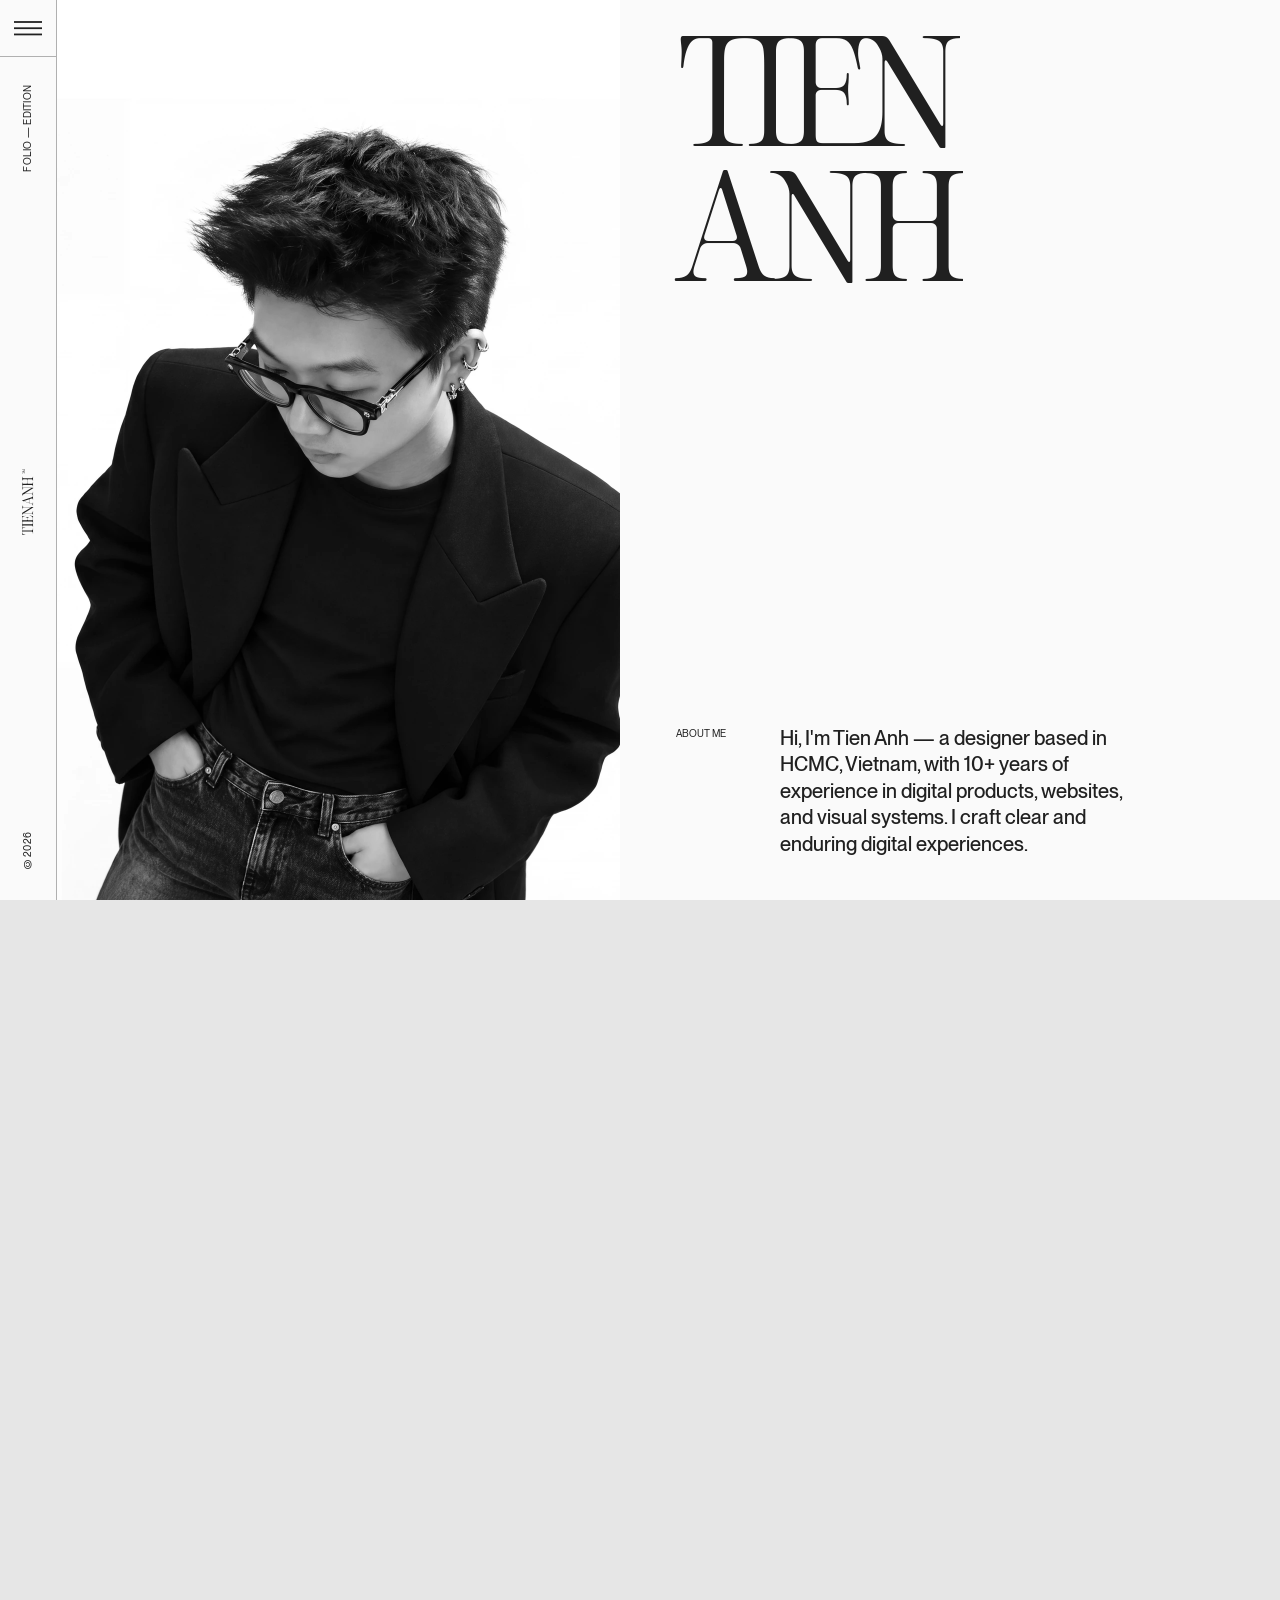
==== commit 893338ae: "Replace all remaining Khanh references with Tien Anh" ====
--- a/about/index.html
+++ b/about/index.html
@@ -19,7 +19,7 @@
 </p> </div> </div>  <script type="module" src="/_astro/TabletOrientationNotice.astro_astro_type_script_index_0_lang.DmoMhxPB.js"></script> <main>  <div data-horizontal-story class="bg-[#edeae6]" id="site-top"> <div data-horizontal-pin class="relative w-full md:h-dvh"> <div data-horizontal-track class="flex w-full flex-col md:h-dvh md:flex-row md:flex-nowrap"> <section class="relative flex w-full flex-col shrink-0 overflow-hidden md:h-dvh bg-[#faf9f6] text-[#2e2b28]" aria-label="About — Portrait" data-section="about-hero" data-header-bg="#fafafa" data-header-text="#202020" data-header-border="#b0b0b0" data-horizontal-panel> <div class="grid min-h-0 flex-1 grid-cols-1 gap-12 px-5 pb-14 pt-24 md:h-full md:grid-cols-[46%_minmax(0,1fr)] md:gap-0 md:px-0 md:pb-0 md:pt-0 md:pl-16"> <div class="flex min-h-0 flex-col gap-12 md:col-start-2 md:row-start-1 md:h-full md:px-16 md:py-(--vg)"> <div class="flex min-h-0 flex-1 flex-col gap-12 md:w-fit md:max-w-full md:justify-between"> <h1 class="font-serif-2 leading-none text-[calc(8.6_*_var(--scale))] opacity-0 md:text-[calc(15.2_*_var(--scale))] [&_.word]:inline-block uppercase font-editorial-dlig" data-name-heading aria-hidden="true"> <span class="block w-max overflow-hidden pl-[0.2em] -ml-[0.2em] pt-[0.1em] -mt-[0.1em]"> <span class="block whitespace-nowrap" data-name-line-text>Tien</span> </span> <span class="block w-max overflow-hidden pl-[0.2em] -ml-[0.2em] pt-[0.1em] -mt-[0.1em]"> <span class="block whitespace-nowrap" data-name-line-text>Anh</span> </span> </h1> <div class="flex min-h-0 flex-col gap-5 md:w-full md:flex-row md:items-start md:justify-between md:gap-15"> <p class="shrink-0 text-[calc(1.1_*_var(--scale))] uppercase leading-[1.2] opacity-0 md:mt-1" data-reveal-line>
 about me
 </p> <p class="min-w-0 text-2xl font-medium leading-[1.3] opacity-0 md:max-w-[calc(400/23*1em)] md:flex-1 md:text-(length:--cta-fs)" data-reveal-line>
-Hi, I'm Khanh — a designer based in HCMC, Vietnam, with 10+ years of
+Hi, I'm Tien Anh — a designer based in HCMC, Vietnam, with 10+ years of
             experience in digital products, websites, and visual systems. I
             craft clear and enduring digital experiences.
 </p> </div> </div> </div> <div class="relative aspect-[636/900] min-h-0 w-full overflow-hidden md:col-start-1 md:row-start-1 md:aspect-auto md:h-full" data-reveal-image-shell> <div class="pointer-events-none absolute inset-0 z-[5] bg-[#d8d1c8]" data-reveal-image-overlay aria-hidden="true" style="clip-path: inset(0 100% 0 0)"></div> <div class="relative z-10 size-full overflow-hidden opacity-0" data-reveal-image style="clip-path: inset(0 100% 0 0)"> <img src="/_astro/about-portrait.lz9DsjVD_Z209SlI.webp" alt loading="eager" decoding="auto" width="1272" height="1800" class="size-full object-cover object-top"> </div> </div> </div> </section> <section class="relative flex w-full flex-col shrink-0 overflow-hidden md:h-dvh bg-[#edeae6] text-[#2e2b28] md:min-w-[calc(74_*_var(--scale))] md:max-w-[calc(74_*_var(--scale))]" aria-label="About — Introduction" data-section="about-introduce" data-header-bg="#e6e6e6" data-header-text="#202020" data-header-border="#b0b0b0" data-horizontal-panel> <div class="flex min-h-0 flex-1 flex-col gap-12 px-5 py-14 md:justify-between md:gap-0 md:pl-32 md:pr-16 md:py-(--vg)"> <p class="text-2xl font-medium leading-[1.3] md:text-(length:--display-fs)">
